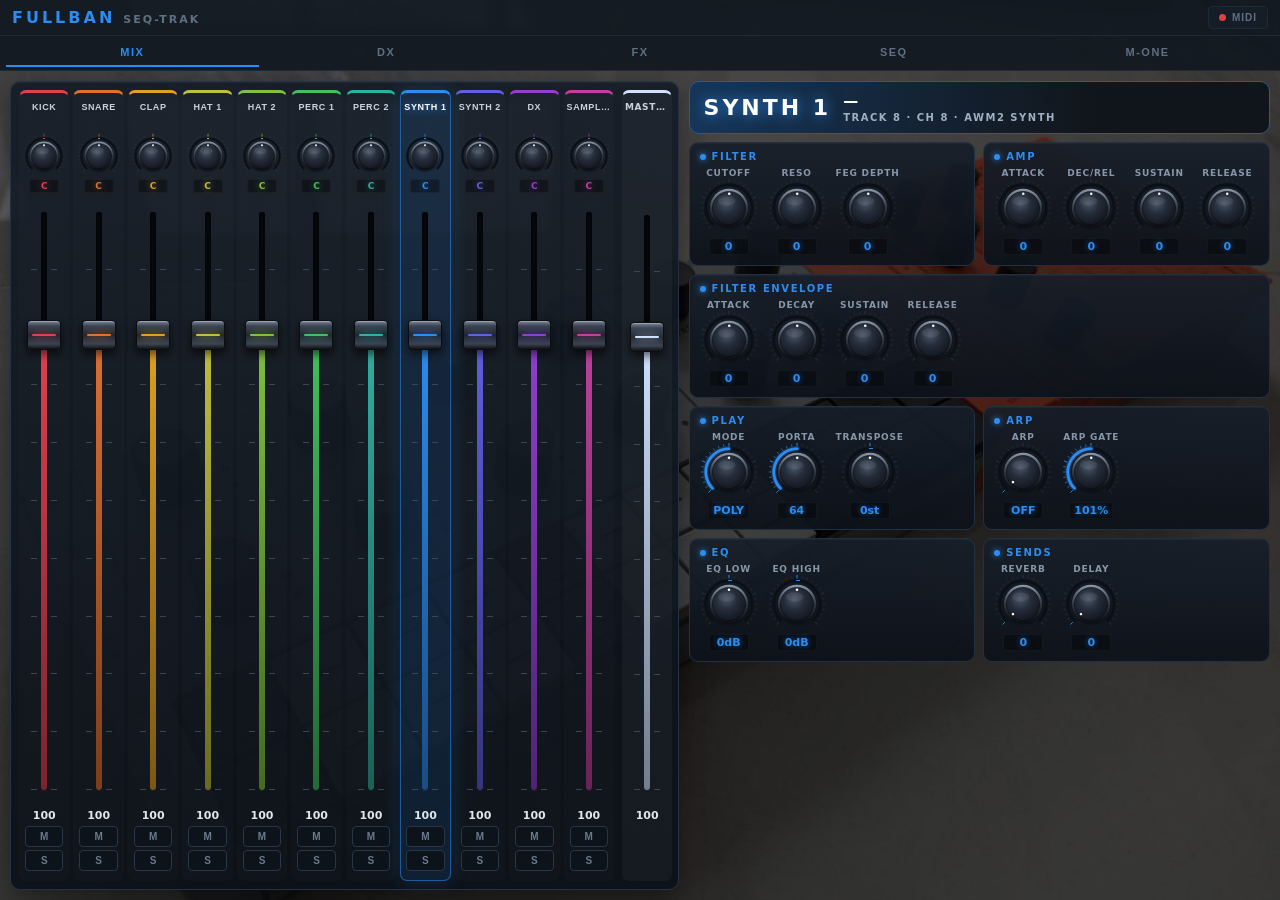
==== src/index.html @ ce58c915 "M-One: FX tab drives the SEQTRAK's reverb/delay/insert/EQ for the target track; preset grid on PLAY " ====
<!DOCTYPE html>
<html lang="en">
<head>
<meta charset="UTF-8">
<meta name="viewport" content="width=device-width, initial-scale=1.0, user-scalable=no">
<title>Fullban SEQ-TRAK</title>
<link rel="manifest" href="manifest.webmanifest">
<meta name="theme-color" content="#0a0e14">
<meta name="mobile-web-app-capable" content="yes">
<link rel="icon" href="icon-192.png">
<link rel="stylesheet" href="style.css">
</head>
<body>
  <div id="app">
    <header id="topbar">
      <div class="topbar-left">
        <span class="logo">FULLBAN</span>
        <span class="product">SEQ-TRAK</span>
      </div>
      <div class="topbar-right">
        <button id="midi-btn" class="midi-status disconnected" title="Connect MIDI">
          <span class="midi-dot"></span>
          <span class="midi-label">MIDI</span>
        </button>
      </div>
    </header>

    <nav id="page-tabs">
      <button class="tab active" data-page="mix">MIX</button>
      <button class="tab" data-page="dx">DX</button>
      <button class="tab" data-page="fx">FX</button>
      <button class="tab" data-page="seq">SEQ</button>
      <button class="tab" data-page="m1">M-ONE</button>
    </nav>

    <!-- MIDI overlay -->
    <div id="midi-overlay" class="overlay hidden">
      <div class="overlay-content">
        <h2>Connect to SEQTRAK</h2>
        <p id="midi-status-text">Searching for MIDI devices...</p>
        <div id="midi-devices"></div>
        <p id="midi-diag" style="font-size:10px;color:#9fb0c0;margin:6px 0;word-break:break-all"></p>
        <button id="midi-ble" class="btn btn-ble">&#x1F537; Connect Bluetooth</button>
        <p id="midi-ble-help" style="font-size:11px;color:#9fb0c0;margin:4px 0 8px">On the SEQTRAK: hold <b>ALL</b> and press <b>SWING</b> (meter lights white, 30 s), then tap Connect Bluetooth. Don't pair it in Android's Bluetooth settings.</p>
        <button id="midi-scan" class="btn">Scan USB</button>
        <button id="midi-tempo" class="btn btn-dim">Read tempo</button>
        <button id="midi-sync" class="btn btn-dim">Sync from unit</button>
        <button id="midi-test" class="btn btn-dim">Test note</button>
        <button id="midi-close" class="btn btn-dim">Close</button>
      </div>
    </div>

    <!-- MIX: mixer strips + selected track's sound -->
    <section id="page-mix" class="page active">
      <div class="mix-left panel-glass">
        <div class="mix-strips" id="mix-strips"></div>
      </div>
      <div class="mix-right">
        <div class="snd-head" id="snd-head"></div>
        <div class="snd-grid" id="snd-grid"></div>
      </div>
    </section>

    <!-- DX -->
    <section id="page-dx" class="page hidden">
      <div class="dx-left panel-glass">
        <div class="dx-left-head">
          <div class="dx-title">OPERATORS</div>
          <div id="dx-op-switch"></div>
        </div>
        <div class="dx-ops" id="dx-ops"></div>
      </div>
      <div class="dx-right" id="dx-right"></div>
    </section>

    <!-- FX -->
    <section id="page-fx" class="page hidden">
      <div class="fx-grid" id="fx-grid"></div>
    </section>

    <!-- SEQ -->
    <section id="page-seq" class="page hidden">
      <div class="seq-section">
        <div class="seq-transport">
          <button class="seq-btn" id="seq-play" title="Play">&#9654;</button>
          <button class="seq-btn" id="seq-stop" title="Stop">&#9632;</button>
          <button class="seq-btn" id="seq-rec" title="Record">&#9679;</button>
          <div class="seq-bpm">
            <label>BPM</label>
            <input type="number" id="seq-bpm-input" min="20" max="300" value="130">
          </div>
        </div>
        <div class="seq-patterns">
          <button class="pattern-btn active" data-pattern="0">1</button>
          <button class="pattern-btn" data-pattern="1">2</button>
          <button class="pattern-btn" data-pattern="2">3</button>
          <button class="pattern-btn" data-pattern="3">4</button>
          <button class="pattern-btn" data-pattern="4">5</button>
          <button class="pattern-btn" data-pattern="5">6</button>
        </div>
        <div class="track-chips" id="seq-track-chips"></div>
        <div class="seq-msg" id="seq-msg"></div>
        <div class="seq-grid-wrap">
          <div class="seq-step-numbers" id="seq-step-numbers"></div>
          <div class="seq-grid" id="seq-grid"></div>
        </div>
        <div class="seq-length">
          <button class="len-btn active" data-len="16">16</button>
          <button class="len-btn" data-len="32">32</button>
        </div>
      </div>
    </section>

    <!-- M-ONE -->
    <section id="page-m1" class="page hidden">
      <div class="m1-section">
        <!-- M-One header -->
        <div class="m1-header">
          <div class="m1-logo">
            <span class="m1-logo-fb">FULLBAN</span>
            <span class="m1-logo-name">M-<span class="m1-accent">ONE</span></span>
          </div>
          <div class="m1-learn">
            <button class="m1-learn-btn" id="m1-learn">LEARN</button>
            <span class="m1-learn-status" id="m1-learn-status"></span>
          </div>
          <div class="m1-target">
            <span class="m1-target-label">TO:</span>
            <button class="m1-target-btn active" data-track="7">SYN 1</button>
            <button class="m1-target-btn" data-track="8">SYN 2</button>
          </div>
        </div>

        <!-- Sub-tabs -->
        <div class="m1-subtabs">
          <button class="m1-subtab active" data-m1page="play">PLAY</button>
          <button class="m1-subtab" data-m1page="browse">BROWSE</button>
          <button class="m1-subtab" data-m1page="fx">FX</button>
        </div>

        <!-- PLAY -->
        <div class="m1-subpage active" id="m1-play">
          <div class="m1-preset-select">
            <button class="m1-preset-arrow" id="m1-prev">&#9664;</button>
            <div class="m1-preset-display">
              <div class="m1-preset-label" id="m1-preset-label">MULTISOUND 0</div>
              <div class="m1-preset-name" id="m1-preset-name">M1 Piano</div>
            </div>
            <button class="m1-preset-arrow" id="m1-next">&#9654;</button>
          </div>
          <div class="m1-edit-row">
          <div class="section-panel m1-qe">
            <div class="section-title" style="color:var(--fb-cyan)"><span class="dot" style="background:var(--fb-cyan)"></span>QUICK EDIT</div>
            <div id="m1-quickedit-knobs"></div>
          </div>
          <div class="section-panel">
            <div class="section-title" style="color:var(--fb-blue)"><span class="dot" style="background:var(--fb-blue)"></span>SOUND</div>
            <div id="m1-sound-knobs"></div>
          </div>
          </div>
          <div class="section-panel m1-presets">
            <div class="m1-presets-head">
              <div class="section-title" style="color:var(--fb-cyan);margin:0"><span class="dot" style="background:var(--fb-cyan)"></span>PRESETS</div>
              <div class="m1-ppages" id="m1-ppages"></div>
            </div>
            <div class="m1-pcats" id="m1-pcats"></div>
            <div class="m1-pgrid" id="m1-pgrid"></div>
          </div>
        </div>

        <!-- BROWSE -->
        <div class="m1-subpage" id="m1-browse">
          <div class="m1-categories" id="m1-categories">
            <button class="cat-btn active" data-cat="ALL">ALL <span class="cat-count">100</span></button>
          </div>
          <div class="m1-range-tabs" id="m1-range-tabs">
            <button class="m1-range active" data-range="0">00-19</button>
            <button class="m1-range" data-range="20">20-39</button>
            <button class="m1-range" data-range="40">40-59</button>
            <button class="m1-range" data-range="60">60-79</button>
            <button class="m1-range" data-range="80">80-99</button>
          </div>
          <div class="m1-sound-grid" id="m1-sound-grid"></div>
        </div>

        <!-- FX -->
        <div class="m1-subpage" id="m1-fx">
          <div class="m1-fx-row">
            <div class="section-panel m1-fx-panel">
              <div class="m1-fx-header">
                <span class="section-title" style="color:var(--fb-cyan)"><span class="dot" style="background:var(--fb-cyan)"></span>EFFECT 1</span>
                <button class="op-toggle on" id="m1-fx1-toggle"></button>
              </div>
              <div class="m1-fx-cats" id="m1-fx1-cats">
                <button class="m1-fxcat active">REVERB</button>
                <button class="m1-fxcat">DELAY</button>
                <button class="m1-fxcat">MOD</button>
                <button class="m1-fxcat">EQ</button>
              </div>
              <div id="m1-fx1-knobs"></div>
            </div>
            <div class="section-panel m1-fx-panel">
              <div class="m1-fx-header">
                <span class="section-title" style="color:var(--fb-orange)"><span class="dot" style="background:var(--fb-orange)"></span>EFFECT 2</span>
                <button class="op-toggle on" id="m1-fx2-toggle"></button>
              </div>
              <div class="m1-fx-cats" id="m1-fx2-cats">
                <button class="m1-fxcat active">REVERB</button>
                <button class="m1-fxcat">DELAY</button>
                <button class="m1-fxcat">MOD</button>
                <button class="m1-fxcat">EQ</button>
              </div>
              <div id="m1-fx2-knobs"></div>
            </div>
          </div>
        </div>

        <!-- Loaded bar -->
        <div class="m1-loaded" id="m1-loaded">
          <span class="m1-loaded-label">LOADED:</span>
          <span class="m1-loaded-name" id="m1-loaded-name">—</span>
        </div>
      </div>
    </section>
  </div>

  <script src="fx-types.js"></script>
  <script src="seqtrak-sysex.js"></script>
  <script src="m1-sounds.js"></script>
  <script src="knob.js"></script>
  <script src="ble-midi.js"></script>
  <script src="midi.js"></script>
  <script src="app.js"></script>
  <script>
    if ('serviceWorker' in navigator && location.protocol === 'https:') navigator.serviceWorker.register('sw.js').catch(() => {});
  </script>
</body>
</html>
---- src/style.css ----
/* ============================================
   FULLBAN SEQ-TRAK — Web Controller
   Dark + Blue theme (Fullban family)
   ============================================ */

:root {
  --fb-bg:        #0a0e14;
  --fb-surface:   rgba(17,24,32,0.92);
  --fb-panel:     rgba(22,30,40,0.85);
  --fb-panel-hi:  rgba(26,36,48,0.9);
  --fb-border:    #1e2a38;
  --fb-blue:      #2d8cf0;
  --fb-blue-dim:  #1a5a9e;
  --fb-blue-glow: rgba(45,140,240,0.2);
  --fb-blue-soft: rgba(45,140,240,0.08);
  --fb-cyan:      #40c8e0;
  --fb-text:      #d0d8e0;
  --fb-text-dim:  #607080;
  --fb-text-bright: #ffffff;
  --fb-orange:    #f08030;
  --fb-red:       #e04040;
  --fb-green:     #40c060;
  --fb-yellow:    #e0c040;
  --fb-purple:    #9060e0;

  --tk-kick:  #e04050; --tk-snare: #e07030; --tk-clap:  #e0a020;
  --tk-hat1:  #c0c040; --tk-hat2:  #80c040; --tk-perc1: #40c060;
  --tk-perc2: #30b0a0; --tk-syn1:  #2d8cf0; --tk-syn2:  #6060e0;
  --tk-dx:    #9040d0; --tk-samp:  #c040a0;
}

* { margin: 0; padding: 0; box-sizing: border-box; }

html, body {
  width: 100%; height: 100%;
  overflow: hidden;
  background: var(--fb-bg) url('seqtrak-bg.jpg') center center / cover no-repeat fixed;
  color: var(--fb-text);
  font-family: 'Segoe UI', system-ui, -apple-system, sans-serif;
  font-size: 14px;
  -webkit-user-select: none; user-select: none;
  -webkit-tap-highlight-color: transparent;
}

#app { display: flex; flex-direction: column; height: 100%; }

/* ---- Top bar ---- */
#topbar {
  display: flex; align-items: center; justify-content: space-between;
  padding: 6px 12px;
  background: var(--fb-surface);
  border-bottom: 1px solid var(--fb-border);
  flex-shrink: 0;
}
.topbar-left { display: flex; align-items: baseline; gap: 8px; }
.logo { font-size: 16px; font-weight: 800; letter-spacing: 3px; color: var(--fb-blue); }
.product { font-size: 11px; font-weight: 600; letter-spacing: 2px; color: var(--fb-text-dim); }

.midi-status {
  display: flex; align-items: center; gap: 6px;
  padding: 5px 10px; border: 1px solid var(--fb-border); border-radius: 4px;
  background: var(--fb-panel); color: var(--fb-text-dim);
  font-size: 10px; font-weight: 600; letter-spacing: 1px; cursor: pointer;
}
.midi-status:hover { border-color: var(--fb-blue-dim); }
.midi-dot { width: 7px; height: 7px; border-radius: 50%; background: var(--fb-red); }
.midi-status.connected .midi-dot { background: var(--fb-green); box-shadow: 0 0 6px var(--fb-green); }

/* ---- Page tabs ---- */
#page-tabs {
  display: flex; gap: 1px; padding: 3px 6px;
  background: var(--fb-surface); border-bottom: 1px solid var(--fb-border);
  flex-shrink: 0; overflow-x: auto;
}
.tab {
  flex: 1; padding: 7px 2px; background: transparent; border: none;
  border-bottom: 2px solid transparent; color: var(--fb-text-dim);
  font-size: 11px; font-weight: 700; letter-spacing: 1.5px;
  cursor: pointer; min-width: 46px; text-align: center;
}
.tab:hover { color: var(--fb-text); }
.tab.active { color: var(--fb-blue); border-bottom-color: var(--fb-blue); }

/* ---- Pages ---- */
.page { flex: 1; overflow-y: auto; overflow-x: hidden; padding: 10px; }
.page.hidden { display: none; }

/* ---- Shared: track chips ---- */
.track-chips { display: flex; gap: 3px; padding-bottom: 8px; overflow-x: auto; flex-shrink: 0; }
.track-chip {
  padding: 5px 10px; border-radius: 4px; border: 1px solid var(--fb-border);
  background: var(--fb-panel); color: var(--fb-text-dim);
  font-size: 9px; font-weight: 700; letter-spacing: 1px;
  cursor: pointer; white-space: nowrap;
}
.track-chip:hover { border-color: var(--fb-blue-dim); }
.track-chip.active { background: var(--fb-blue); border-color: var(--fb-blue); color: #fff; }

/* ---- Section panels ---- */
.section-panel {
  background: var(--fb-panel); border: 1px solid var(--fb-border);
  border-radius: 6px; padding: 10px; margin-bottom: 8px;
}
.section-title {
  font-size: 10px; font-weight: 700; letter-spacing: 1.5px;
  margin-bottom: 8px; display: flex; align-items: center; gap: 6px;
}
.section-title .dot { width: 6px; height: 6px; border-radius: 50%; }

/* ---- SVG Knob (Premium) ---- */
.knob-wrap {
  display: flex; flex-direction: column; align-items: center; gap: 2px;
  width: 64px; flex-shrink: 0;
}
.knob-label {
  font-size: 8px; font-weight: 600; letter-spacing: 0.5px;
  color: var(--fb-text-dim); text-align: center; white-space: nowrap;
}
.knob-val {
  font-size: 10px; font-weight: 700; color: var(--fb-cyan);
  font-variant-numeric: tabular-nums; text-align: center;
}
.knob-svg { width: 52px; height: 52px; cursor: pointer; touch-action: none; }

/* Knob row layout */
.knob-row {
  display: flex; gap: 4px; flex-wrap: wrap; justify-content: flex-start;
}

/* ---- Slider param row ---- */
.param-row {
  display: flex; align-items: center; gap: 8px; min-height: 32px;
}
.param-row label {
  font-size: 9px; font-weight: 600; letter-spacing: 0.5px;
  color: var(--fb-text-dim); width: 60px; flex-shrink: 0;
}
.param-row input[type="range"] {
  flex: 1; height: 24px; -webkit-appearance: none; appearance: none;
  background: transparent; outline: none; touch-action: none;
}
.param-row input[type="range"]::-webkit-slider-runnable-track {
  height: 4px; background: var(--fb-border); border-radius: 2px;
}
.param-row input[type="range"]::-webkit-slider-thumb {
  -webkit-appearance: none; width: 20px; height: 20px; border-radius: 50%;
  background: var(--fb-blue); cursor: pointer; margin-top: -8px;
  box-shadow: 0 0 6px var(--fb-blue-glow);
}
.param-row input[type="range"]::-moz-range-track {
  height: 4px; background: var(--fb-border); border-radius: 2px;
}
.param-row input[type="range"]::-moz-range-thumb {
  width: 20px; height: 20px; border-radius: 50%;
  background: var(--fb-blue); border: none; cursor: pointer;
}
.param-row .pval {
  font-size: 9px; font-weight: 600; color: var(--fb-text);
  width: 24px; text-align: right; font-variant-numeric: tabular-nums;
}
.param-row select {
  flex: 1; background: var(--fb-panel-hi); color: var(--fb-text);
  border: 1px solid var(--fb-border); border-radius: 3px;
  padding: 4px 6px; font-size: 10px;
}

/* ---- MIXER ---- */
#page-mixer { display: flex; gap: 6px; padding: 6px; }
.mixer-grid { display: flex; gap: 3px; flex: 1; overflow-x: auto; }
.track-strip {
  display: flex; flex-direction: column; align-items: center; gap: 4px;
  min-width: 52px; flex: 1; max-width: 72px;
  padding: 6px 3px; background: var(--fb-panel); border-radius: 6px;
  border: 1px solid var(--fb-border);
}
.track-strip .track-color-bar { width: 100%; height: 3px; border-radius: 2px; }
.track-strip .track-name {
  font-size: 8px; font-weight: 700; letter-spacing: 1px;
  color: var(--fb-text-dim); text-align: center; white-space: nowrap;
}
.track-strip .fader-wrap {
  flex: 1; display: flex; align-items: center; justify-content: center; min-height: 100px;
}
/* Hardware-style vertical fader: groove + capped knob */
.fader.vertical {
  writing-mode: vertical-lr; direction: rtl;
  width: 34px; height: 150px; margin: 0;
  -webkit-appearance: none; appearance: none;
  background: transparent; cursor: pointer; touch-action: none;
}
.fader.vertical::-webkit-slider-runnable-track {
  width: 6px; height: 100%; margin: 0 auto;
  background: linear-gradient(90deg, #05080c, #1a2430 50%, #05080c);
  border: 1px solid #000; border-radius: 3px;
  box-shadow: inset 0 0 4px rgba(0,0,0,0.8);
}
.fader.vertical::-webkit-slider-thumb {
  -webkit-appearance: none; width: 30px; height: 16px; margin-left: -13px;
  border-radius: 3px; border: 1px solid #000;
  background:
    linear-gradient(0deg, transparent 45%, #e0e8f0 45%, #e0e8f0 55%, transparent 55%),
    linear-gradient(180deg, #3a4656 0%, #1c2530 45%, #10161e 55%, #2a3442 100%);
  box-shadow: 0 2px 4px rgba(0,0,0,0.7), 0 0 8px var(--fb-blue-glow);
}
.fader.vertical::-moz-range-track {
  width: 6px; height: 100%;
  background: linear-gradient(90deg, #05080c, #1a2430 50%, #05080c);
  border: 1px solid #000; border-radius: 3px;
}
.fader.vertical::-moz-range-thumb {
  width: 30px; height: 16px; border-radius: 3px; border: 1px solid #000;
  background:
    linear-gradient(0deg, transparent 45%, #e0e8f0 45%, #e0e8f0 55%, transparent 55%),
    linear-gradient(180deg, #3a4656 0%, #1c2530 45%, #10161e 55%, #2a3442 100%);
}
.track-strip .track-vol-label {
  font-size: 9px; font-weight: 600; color: var(--fb-text);
  font-variant-numeric: tabular-nums;
}
.track-strip .mute-btn, .track-strip .solo-btn {
  width: 100%; padding: 3px 0; border: 1px solid var(--fb-border);
  border-radius: 3px; background: transparent;
  font-size: 8px; font-weight: 700; letter-spacing: 1px; cursor: pointer;
}
.track-strip .mute-btn { color: var(--fb-text-dim); }
.track-strip .mute-btn.active { background: var(--fb-red); border-color: var(--fb-red); color: #fff; }
.track-strip .solo-btn { color: var(--fb-text-dim); }
.track-strip .solo-btn.active { background: var(--fb-yellow); border-color: var(--fb-yellow); color: #000; }

.master-strip {
  display: flex; flex-direction: column; align-items: center; gap: 4px;
  min-width: 52px; padding: 6px 3px; background: var(--fb-panel);
  border-radius: 6px; border: 1px solid var(--fb-blue-dim);
}
.master-label { font-size: 8px; font-weight: 700; letter-spacing: 1.5px; color: var(--fb-blue); }
.master-fader-wrap { flex: 1; display: flex; align-items: center; min-height: 100px; }

/* ---- SOUND PAGE ---- */
.sound-sections { display: flex; flex-direction: column; gap: 6px; }

/* ---- DX PAGE ---- */
.dx-section { display: flex; flex-direction: column; gap: 8px; }
.algo-select { display: grid; grid-template-columns: repeat(6, 1fr); gap: 3px; }
.algo-btn {
  padding: 8px 0; background: var(--fb-panel); border: 1px solid var(--fb-border);
  border-radius: 4px; color: var(--fb-text-dim); font-size: 12px; font-weight: 700;
  cursor: pointer;
}
.algo-btn:hover { border-color: var(--fb-blue-dim); color: var(--fb-text); }
.algo-btn.active {
  background: var(--fb-blue); border-color: var(--fb-blue); color: #fff;
  box-shadow: 0 0 8px var(--fb-blue-glow);
}

.op-tabs { display: flex; gap: 3px; margin-bottom: 6px; }
.op-tab {
  flex: 1; padding: 8px 0; background: var(--fb-panel); border: 1px solid var(--fb-border);
  border-radius: 4px; color: var(--fb-text-dim); font-size: 12px; font-weight: 800;
  letter-spacing: 1px; cursor: pointer; text-align: center;
}
.op-tab:hover { border-color: var(--fb-blue-dim); }
.op-tab.active { background: var(--fb-blue); border-color: var(--fb-blue); color: #fff; }

.op-panel {
  background: var(--fb-panel); border: 1px solid var(--fb-border);
  border-radius: 6px; padding: 10px; display: none;
}
.op-panel.active { display: block; }
.op-header { display: flex; justify-content: space-between; align-items: center; margin-bottom: 6px; }
.op-label { font-size: 11px; font-weight: 800; letter-spacing: 1px; color: var(--fb-blue); }
.op-toggle {
  width: 32px; height: 18px; border-radius: 9px; border: none;
  cursor: pointer; position: relative; background: var(--fb-border);
}
.op-toggle.on { background: var(--fb-blue); }
.op-toggle::after {
  content: ''; position: absolute; width: 14px; height: 14px;
  border-radius: 50%; background: #fff; top: 2px; left: 2px; transition: transform 0.2s;
}
.op-toggle.on::after { transform: translateX(14px); }

.dx-common { background: var(--fb-panel); border: 1px solid var(--fb-border); border-radius: 6px; padding: 10px; }
.dx-common h3 { font-size: 10px; font-weight: 700; letter-spacing: 1.5px; color: var(--fb-text-dim); margin-bottom: 6px; }

/* ---- FX PAGE ---- */
.fx-section { display: flex; flex-direction: column; gap: 8px; }

/* ---- SEQ PAGE ---- */
.seq-section { display: flex; flex-direction: column; gap: 8px; }
.seq-transport { display: flex; align-items: center; gap: 6px; }
.seq-btn {
  width: 40px; height: 40px; border: 1px solid var(--fb-border); border-radius: 6px;
  background: var(--fb-panel); color: var(--fb-text); font-size: 16px;
  cursor: pointer; display: flex; align-items: center; justify-content: center;
}
.seq-btn:hover { border-color: var(--fb-blue-dim); }
.seq-btn:active, .seq-btn.active { background: var(--fb-blue); border-color: var(--fb-blue); color: #fff; }
#seq-rec { color: var(--fb-red); }
#seq-rec:active, #seq-rec.active { background: var(--fb-red); border-color: var(--fb-red); color: #fff; }
.seq-bpm { display: flex; align-items: center; gap: 5px; margin-left: auto; }
.seq-bpm label { font-size: 9px; font-weight: 700; letter-spacing: 1px; color: var(--fb-text-dim); }
.seq-bpm input {
  width: 54px; padding: 5px 6px; background: var(--fb-panel); border: 1px solid var(--fb-border);
  border-radius: 4px; color: var(--fb-text-bright); font-size: 13px; font-weight: 700;
  text-align: center; font-variant-numeric: tabular-nums;
}

.seq-patterns { display: flex; gap: 3px; }
.pattern-btn {
  flex: 1; padding: 8px 0; background: var(--fb-panel); border: 1px solid var(--fb-border);
  border-radius: 4px; color: var(--fb-text-dim); font-size: 13px; font-weight: 700;
  cursor: pointer; text-align: center;
}
.pattern-btn:hover { border-color: var(--fb-blue-dim); }
.pattern-btn.active { background: var(--fb-blue); border-color: var(--fb-blue); color: #fff; }

.seq-grid-wrap { display: flex; flex-direction: column; gap: 3px; }
.seq-step-numbers { display: grid; gap: 2px; }
.seq-step-num { text-align: center; font-size: 7px; font-weight: 600; color: var(--fb-text-dim); }
.seq-grid { display: grid; gap: 2px; }
.seq-step {
  aspect-ratio: 1; min-height: 28px; border: 1px solid var(--fb-border);
  border-radius: 4px; background: var(--fb-panel); cursor: pointer;
}
.seq-step:hover { border-color: var(--fb-blue-dim); }
.seq-step.beat-start { border-left: 2px solid var(--fb-text-dim); }
.seq-step.on {
  background: var(--tk-color, var(--fb-blue)); border-color: var(--tk-color, var(--fb-blue));
  box-shadow: 0 0 6px color-mix(in srgb, var(--tk-color, var(--fb-blue)) 40%, transparent);
}
.seq-step.playing { box-shadow: 0 0 10px var(--fb-text-bright); border-color: var(--fb-text-bright); }

.seq-length { display: flex; gap: 3px; justify-content: flex-end; }
.len-btn {
  padding: 5px 14px; background: var(--fb-panel); border: 1px solid var(--fb-border);
  border-radius: 4px; color: var(--fb-text-dim); font-size: 10px; font-weight: 700; cursor: pointer;
}
.len-btn.active { background: var(--fb-blue); border-color: var(--fb-blue); color: #fff; }

/* ---- M-ONE PAGE (matches M-One VST plugin) ---- */
.m1-section { display: flex; flex-direction: column; gap: 6px; height: 100%; }

/* M-One header with logo */
.m1-header {
  display: flex; align-items: center; justify-content: space-between; flex-shrink: 0;
}
.m1-logo { display: flex; align-items: baseline; gap: 6px; }
.m1-logo-fb { font-size: 10px; font-weight: 800; letter-spacing: 2px; color: var(--fb-blue); }
.m1-logo-name { font-size: 18px; font-weight: 800; letter-spacing: 1px; color: var(--fb-text); }
.m1-accent { color: var(--fb-cyan); }

.m1-target { display: flex; align-items: center; gap: 6px; }
.m1-target-label { font-size: 9px; font-weight: 700; letter-spacing: 1px; color: var(--fb-text-dim); }
.m1-target-btn {
  padding: 4px 12px; border: 1px solid var(--fb-border); border-radius: 4px;
  background: var(--fb-panel); color: var(--fb-text-dim);
  font-size: 10px; font-weight: 700; letter-spacing: 1px; cursor: pointer;
}
.m1-target-btn:hover { border-color: var(--fb-blue-dim); }
.m1-target-btn.active { background: var(--fb-blue); border-color: var(--fb-blue); color: #fff; }

/* Sub-tabs (PLAY / BROWSE / FX) */
.m1-subtabs { display: flex; gap: 2px; flex-shrink: 0; }
.m1-subtab {
  flex: 1; padding: 6px 0; background: var(--fb-panel); border: 1px solid var(--fb-border);
  border-radius: 4px; color: var(--fb-text-dim); font-size: 10px; font-weight: 700;
  letter-spacing: 1.5px; cursor: pointer; text-align: center;
}
.m1-subtab:hover { border-color: var(--fb-blue-dim); }
.m1-subtab.active { background: var(--fb-blue); border-color: var(--fb-blue); color: #fff; }

.m1-subpage { display: none; flex: 1; overflow-y: auto; flex-direction: column; gap: 6px; }
.m1-subpage.active { display: flex; }

/* Preset selector (matches M-One blue bar with arrows) */
.m1-preset-select {
  display: flex; align-items: center; gap: 0;
  background: linear-gradient(135deg, #1a3a8a, #2d5cd0);
  border: 1px solid var(--fb-blue-dim); border-radius: 6px;
  overflow: hidden; flex-shrink: 0;
}
.m1-preset-arrow {
  width: 40px; height: 56px; background: transparent; border: none;
  color: var(--fb-text-bright); font-size: 16px; cursor: pointer;
  display: flex; align-items: center; justify-content: center;
}
.m1-preset-arrow:hover { background: rgba(255,255,255,0.1); }
.m1-preset-display { flex: 1; text-align: center; padding: 6px 0; }
.m1-preset-label { font-size: 9px; font-weight: 600; letter-spacing: 1px; color: rgba(255,255,255,0.6); }
.m1-preset-name { font-size: 18px; font-weight: 700; color: var(--fb-text-bright); letter-spacing: 0.5px; }

/* Browse: categories + range tabs */
.m1-categories { display: flex; gap: 3px; flex-wrap: wrap; flex-shrink: 0; }
.cat-btn {
  padding: 4px 8px; border: 1px solid var(--fb-border); border-radius: 4px;
  background: var(--fb-panel); color: var(--fb-text-dim);
  font-size: 9px; font-weight: 700; letter-spacing: 0.5px; cursor: pointer; white-space: nowrap;
}
.cat-btn:hover { border-color: var(--fb-blue-dim); color: var(--fb-text); }
.cat-btn.active { background: var(--fb-blue); border-color: var(--fb-blue); color: #fff; }
.cat-count { font-size: 8px; opacity: 0.7; margin-left: 2px; }

.m1-range-tabs { display: flex; gap: 3px; flex-shrink: 0; }
.m1-range {
  flex: 1; padding: 5px 0; background: var(--fb-panel); border: 1px solid var(--fb-border);
  border-radius: 4px; color: var(--fb-text-dim); font-size: 9px; font-weight: 700;
  cursor: pointer; text-align: center;
}
.m1-range:hover { border-color: var(--fb-blue-dim); }
.m1-range.active { background: var(--fb-cyan); border-color: var(--fb-cyan); color: #000; }

/* Sound grid (matches M-One browse: 4-column grid) */
.m1-sound-grid {
  flex: 1; overflow-y: auto;
  display: grid; grid-template-columns: repeat(4, 1fr);
  gap: 3px; align-content: start;
}
.m1-grid-cell {
  padding: 10px 8px; background: var(--fb-panel); border: 1px solid var(--fb-border);
  border-radius: 4px; color: var(--fb-text); font-size: 10px; font-weight: 600;
  cursor: pointer; text-align: left; white-space: nowrap; overflow: hidden; text-overflow: ellipsis;
}
.m1-grid-cell:hover { border-color: var(--fb-blue-dim); background: var(--fb-panel-hi); }
.m1-grid-cell.loaded { border-color: var(--fb-cyan); background: rgba(64,200,224,0.08); }
.m1-cell-num { color: var(--fb-text-dim); font-size: 9px; margin-right: 4px; }

/* FX sub-page (two side-by-side effect panels like M-One) */
.m1-fx-row { display: flex; gap: 6px; }
.m1-fx-panel { flex: 1; }
.m1-fx-header { display: flex; justify-content: space-between; align-items: center; margin-bottom: 6px; }
.m1-fx-cats { display: flex; gap: 2px; margin-bottom: 8px; }
.m1-fxcat {
  padding: 4px 8px; background: transparent; border: 1px solid var(--fb-border);
  border-radius: 3px; color: var(--fb-text-dim); font-size: 8px; font-weight: 700;
  letter-spacing: 0.5px; cursor: pointer;
}
.m1-fxcat:hover { border-color: var(--fb-blue-dim); }
.m1-fxcat.active { background: var(--fb-cyan); border-color: var(--fb-cyan); color: #000; }

.m1-loaded {
  display: flex; align-items: center; gap: 8px;
  padding: 7px 10px; background: var(--fb-surface); border: 1px solid var(--fb-border);
  border-radius: 4px; flex-shrink: 0; transition: border-color 0.3s;
}
.m1-loaded.flash { border-color: var(--fb-blue); box-shadow: 0 0 10px var(--fb-blue-glow); }
.m1-loaded-label { font-size: 9px; font-weight: 700; letter-spacing: 1px; color: var(--fb-text-dim); }
.m1-loaded-name { font-size: 11px; font-weight: 600; color: var(--fb-blue); }

/* ---- Overlay ---- */
.overlay { position: fixed; inset: 0; background: rgba(0,0,0,0.85); display: flex; align-items: center; justify-content: center; z-index: 100; }
.overlay.hidden { display: none; }
.overlay-content {
  background: var(--fb-surface); border: 1px solid var(--fb-border);
  border-radius: 8px; padding: 20px; min-width: 260px; text-align: center;
}
.overlay-content h2 { font-size: 14px; font-weight: 700; color: var(--fb-blue); margin-bottom: 10px; letter-spacing: 1px; }
.overlay-content p { font-size: 12px; color: var(--fb-text-dim); margin-bottom: 14px; }

.btn {
  padding: 7px 18px; border: 1px solid var(--fb-blue); border-radius: 4px;
  background: var(--fb-blue); color: #fff; font-size: 11px; font-weight: 700;
  letter-spacing: 1px; cursor: pointer; margin: 3px;
}
.btn:hover { background: var(--fb-blue-dim); }
.btn-dim { background: transparent; color: var(--fb-text-dim); border-color: var(--fb-border); }
.btn-dim:hover { border-color: var(--fb-text-dim); color: var(--fb-text); background: transparent; }

#midi-devices { display: flex; flex-direction: column; gap: 5px; margin-bottom: 10px; }
.midi-device-btn {
  padding: 8px; background: var(--fb-panel); border: 1px solid var(--fb-border);
  border-radius: 4px; color: var(--fb-text); font-size: 11px; cursor: pointer;
}
.midi-device-btn:hover { border-color: var(--fb-blue); background: var(--fb-blue-soft); }

/* ---- Responsive ---- */
@media (max-width: 600px) {
  .algo-select { grid-template-columns: repeat(4, 1fr); }
  .track-strip { min-width: 42px; }
  .knob-wrap { width: 54px; }
  .knob-svg { width: 38px; height: 38px; }
  .m1-categories { gap: 2px; }
  .cat-btn { padding: 3px 6px; font-size: 8px; }
}

/* Scrollbar */
::-webkit-scrollbar { width: 5px; height: 5px; }
::-webkit-scrollbar-track { background: var(--fb-bg); }
::-webkit-scrollbar-thumb { background: var(--fb-border); border-radius: 3px; }
::-webkit-scrollbar-thumb:hover { background: var(--fb-text-dim); }

/* =====================================================================
   v4 — MIX page, DX split, hardware knobs & faders (25 Nov 2026)
   ===================================================================== */
.panel-glass {
  background: linear-gradient(180deg, rgba(20,28,38,.92), rgba(12,17,24,.94));
  border: 1px solid #243244; border-radius: 10px;
  box-shadow: inset 0 1px 0 rgba(255,255,255,.04), 0 8px 24px rgba(0,0,0,.35);
}

/* ---- Knob v3 ---- */
.knob-wrap { width: auto; min-width: 58px; gap: 1px; }
.knob-wrap .knob-svg { width: 58px; height: 58px; cursor: ns-resize; touch-action: none; overflow: visible; }
.knob-sm .knob-svg { width: 44px; height: 44px; }
.knob-sm { min-width: 46px; }
.knob-lg .knob-svg { width: 92px; height: 92px; }
.knob-lg .knob-label { font-size: 10px; }
.knob-lg .knob-val { font-size: 15px; }
.knob-label { font-size: 9px; font-weight: 700; letter-spacing: .8px; color: #8796a8; }
.knob-val {
  font-size: 11px; font-weight: 700; color: var(--kc, var(--fb-cyan));
  min-width: 40px; padding: 1px 4px; border-radius: 3px;
  background: rgba(0,0,0,.35); border: 1px solid rgba(255,255,255,.04);
  text-shadow: 0 0 6px color-mix(in srgb, var(--kc) 60%, transparent);
}
.knob-track { fill: none; stroke: #0b1017; stroke-width: 5; stroke-linecap: round; }
.knob-arc { fill: none; stroke-width: 4.5; stroke-linecap: round; }
.knob-tick { stroke: #2a3544; stroke-linecap: round; }
.knob-tick.lit { stroke: var(--kc); }
.knob-knurl line { stroke: rgba(255,255,255,.08); stroke-width: 1.2; }
.knob-pointer { stroke-width: 3.2; stroke-linecap: round; }
.knob-wrap.active .knob-val { background: var(--kc); color: #001; text-shadow: none; }
.knob-wrap.synced .knob-val { animation: fbsync .6s ease-out; }
@keyframes fbsync { 0% { box-shadow: 0 0 0 2px var(--kc); } 100% { box-shadow: 0 0 0 0 transparent; } }

/* toggles & segments */
.fb-toggle {
  display: inline-flex; align-items: center; gap: 6px; padding: 5px 10px;
  background: #0e141c; border: 1px solid #2a3646; border-radius: 14px;
  color: #7d8a9a; font-size: 9px; font-weight: 800; letter-spacing: 1px; cursor: pointer;
}
.fb-toggle-led { width: 7px; height: 7px; border-radius: 50%; background: #2b3542; }
.fb-toggle.on { color: #e6eef6; border-color: var(--kc, var(--fb-blue)); }
.fb-toggle.on .fb-toggle-led { background: var(--kc, var(--fb-blue)); box-shadow: 0 0 8px var(--kc, var(--fb-blue)); }
.fb-seg { display: inline-flex; background: #0b1017; border: 1px solid #263345; border-radius: 6px; padding: 2px; gap: 2px; }
.fb-seg button {
  background: transparent; border: none; color: #6f7d8f; padding: 5px 10px; border-radius: 4px;
  font-size: 10px; font-weight: 800; letter-spacing: 1px; cursor: pointer; white-space: nowrap;
}
.fb-seg button.on { background: linear-gradient(180deg, var(--kc, var(--fb-blue)), color-mix(in srgb, var(--kc, var(--fb-blue)) 70%, #000)); color: #fff; box-shadow: 0 0 10px color-mix(in srgb, var(--kc, var(--fb-blue)) 45%, transparent); }

/* ---- MIX page ---- */
#page-mix { display: grid; grid-template-columns: minmax(560px, 1.15fr) 1fr; gap: 10px; padding: 10px; overflow: hidden; }
#page-mix.hidden { display: none; }
.mix-left { padding: 8px; display: flex; min-height: 0; }
.mix-strips { display: flex; gap: 4px; flex: 1; min-height: 0; }
.strip {
  flex: 1; min-width: 44px; display: flex; flex-direction: column; align-items: center; gap: 4px;
  padding: 6px 2px 6px; border-radius: 7px; background: rgba(255,255,255,.015);
  border: 1px solid transparent; border-top: 3px solid var(--kc); position: relative;
}
.strip.sel { background: color-mix(in srgb, var(--kc) 12%, transparent); border-color: color-mix(in srgb, var(--kc) 55%, transparent); border-top-color: var(--kc); box-shadow: 0 0 18px color-mix(in srgb, var(--kc) 22%, transparent); }
.strip-name {
  width: 100%; background: none; border: none; color: #c9d3de; cursor: pointer;
  font-size: 9px; font-weight: 800; letter-spacing: .6px; padding: 3px 0; white-space: nowrap; overflow: hidden; text-overflow: ellipsis; text-align: center;
}
.strip.sel .strip-name { color: #fff; text-shadow: 0 0 8px var(--kc); }
.strip .knob-wrap { min-width: 0; }
.strip .knob-label { display: none; }
.strip .knob-val { font-size: 9px; min-width: 30px; }
.strip-spacer { height: 62px; }
.strip-val { font-size: 11px; font-weight: 700; color: #dfe7ef; font-variant-numeric: tabular-nums; }
.strip-btns { display: flex; flex-direction: column; gap: 3px; width: 100%; padding: 0 3px; min-height: 48px; }
.strip-m, .strip-s {
  width: 100%; padding: 4px 0; border-radius: 4px; border: 1px solid #2a3646; background: #0d131b;
  color: #6c7a8c; font-size: 10px; font-weight: 800; cursor: pointer;
}
.strip-m.on { background: #e04040; border-color: #ff6a6a; color: #fff; box-shadow: 0 0 10px #e0404088; }
.strip-s.on { background: #e0c040; border-color: #ffe27a; color: #111; box-shadow: 0 0 10px #e0c04088; }
.strip-master { border-top-color: #cfe3ff; background: rgba(255,255,255,.035); margin-left: 4px; }

/* fader */
.fb-fader { position: relative; flex: 1; width: 100%; min-height: 120px; cursor: ns-resize; touch-action: none; }
.fb-fader-groove {
  position: absolute; left: 50%; top: 15px; bottom: 15px; width: 6px; transform: translateX(-50%);
  background: #05080c; border-radius: 3px; box-shadow: inset 0 1px 3px #000, 0 1px 0 rgba(255,255,255,.05); overflow: hidden;
}
.fb-fader-fill { position: absolute; left: 0; right: 0; bottom: 0; background: linear-gradient(0deg, color-mix(in srgb, var(--kc) 55%, #000), var(--kc)); box-shadow: 0 0 10px var(--kc); }
.fb-fader-scale {
  position: absolute; left: 50%; top: 15px; bottom: 15px; width: 26px; transform: translateX(-50%);
  background: repeating-linear-gradient(0deg, #3a4656 0 1px, transparent 1px 10%);
  -webkit-mask: linear-gradient(90deg, #000 0 6px, transparent 6px 20px, #000 20px); mask: linear-gradient(90deg, #000 0 6px, transparent 6px 20px, #000 20px);
}
.fb-fader-cap {
  position: absolute; left: 50%; width: 34px; height: 30px; transform: translateX(-50%);
  border-radius: 4px; background: linear-gradient(180deg, #7d8899 0%, #3a4352 18%, #1d232c 50%, #3a4352 82%, #111 100%);
  border: 1px solid #0a0d12; box-shadow: 0 4px 10px rgba(0,0,0,.6), inset 0 1px 0 rgba(255,255,255,.25);
}
.fb-fader-cap span { position: absolute; left: 4px; right: 4px; top: 50%; height: 2px; margin-top: -1px; background: var(--kc); box-shadow: 0 0 8px var(--kc); border-radius: 1px; }
.fb-fader.active .fb-fader-cap { box-shadow: 0 0 0 2px var(--kc), 0 4px 12px rgba(0,0,0,.6); }
.fb-fader.synced .fb-fader-cap span { animation: fbsync .6s ease-out; }

/* sound side */
.mix-right { display: flex; flex-direction: column; gap: 8px; min-height: 0; overflow-y: auto; }
.snd-head {
  display: flex; align-items: center; gap: 12px; padding: 10px 14px; border-radius: 10px;
  background: linear-gradient(90deg, color-mix(in srgb, var(--kc) 30%, #0c1118), rgba(12,17,24,.9) 70%);
  border: 1px solid color-mix(in srgb, var(--kc) 45%, #243244);
}
.snd-head-name { font-size: 22px; font-weight: 900; letter-spacing: 3px; color: #fff; text-shadow: 0 0 14px var(--kc); }
.snd-head-sub { font-size: 10px; font-weight: 700; letter-spacing: 1.5px; color: #9fb0c2; }
.snd-head-go { margin-left: auto; background: var(--kc); border: none; color: #fff; padding: 7px 12px; border-radius: 6px; font-size: 10px; font-weight: 800; letter-spacing: 1px; cursor: pointer; }
.snd-grid { display: grid; grid-template-columns: repeat(auto-fill, minmax(230px, 1fr)); gap: 8px; align-content: start; }
.snd-sec {
  background: linear-gradient(180deg, rgba(22,30,41,.92), rgba(13,18,26,.94)); border: 1px solid #223042; border-radius: 9px; padding: 8px 10px 10px;
  box-shadow: inset 0 1px 0 rgba(255,255,255,.03);
}
.snd-sec.wide { grid-column: 1 / -1; }
.snd-sec-title { display: flex; align-items: center; gap: 6px; font-size: 10px; font-weight: 800; letter-spacing: 1.6px; color: var(--kc); margin-bottom: 6px; }
.snd-sec-title .dot { width: 6px; height: 6px; border-radius: 50%; background: var(--kc); box-shadow: 0 0 6px var(--kc); }
.snd-sec .knob-row { gap: 6px 10px; }

/* ---- DX page ---- */
#page-dx { display: grid; grid-template-columns: minmax(560px, 1.25fr) minmax(330px, 1fr); gap: 10px; padding: 10px; overflow: hidden; }
#page-dx.hidden { display: none; }
.dx-left { padding: 10px; display: flex; flex-direction: column; gap: 8px; min-height: 0; }
.dx-left-head { display: flex; align-items: center; justify-content: space-between; }
.dx-title { font-size: 12px; font-weight: 900; letter-spacing: 3px; color: #b9a6f2; }
.dx-left-head .fb-seg { --kc: #9060e0; }
.dx-ops { display: grid; grid-template-columns: 1fr 1fr; gap: 10px; flex: 1; min-height: 0; overflow-y: auto; }
.dx-op.hidden { display: none; }
.dx-op {
  display: flex; flex-direction: column; gap: 7px; padding: 8px; border-radius: 9px;
  background: linear-gradient(180deg, color-mix(in srgb, var(--kc) 9%, #0e141c), #0b1017);
  border: 1px solid color-mix(in srgb, var(--kc) 35%, #1e2a38);
}
.dx-op-head { display: flex; align-items: center; gap: 8px; }
.dx-op-num { font-size: 18px; font-weight: 900; letter-spacing: 2px; color: var(--kc); text-shadow: 0 0 10px var(--kc); margin-right: auto; }
.dx-op-head .knob-wrap { flex-direction: row; min-width: 0; }
.dx-op-head .fb-seg button { padding: 4px 7px; font-size: 9px; }
.dx-op-main { display: flex; align-items: center; gap: 8px; }
.dx-op-main .knob-row { flex: 1; justify-content: space-around; }
.dx-op .snd-sec { padding: 6px 8px 8px; }
.dx-op-foot { display: flex; gap: 6px; }
.dx-op-foot .knob-wrap { flex-direction: row; min-width: 0; }
.eg-block { display: flex; flex-direction: column; gap: 4px; }
.eg-graph { width: 100%; height: 54px; background: #070b10; border-radius: 6px; border: 1px solid #1b2634; }
.eg-row { justify-content: space-between; gap: 2px; }
.eg-row .knob-sm { min-width: 0; flex: 1; }
.eg-row .knob-sm .knob-svg { width: 38px; height: 38px; }

.dx-right { display: flex; flex-direction: column; gap: 8px; min-height: 0; overflow-y: auto; }
.dx-sec .knob-row { justify-content: space-around; }
.algo-wrap { flex-direction: row !important; align-items: center; gap: 12px; width: 100%; }
.algo-big {
  width: 74px; height: 74px; flex-shrink: 0; border-radius: 12px; display: grid; place-items: center;
  font-size: 40px; font-weight: 900; color: #fff; background: radial-gradient(circle at 40% 30%, #6c4fc4, #2a1858);
  box-shadow: 0 0 22px #9060e066, inset 0 1px 0 rgba(255,255,255,.2);
}
.algo-grid { display: grid; grid-template-columns: repeat(6, 1fr); gap: 4px; flex: 1; }
.algo-grid .algo-btn {
  padding: 8px 0; border-radius: 5px; border: 1px solid #2a3646; background: #0d131b; color: #8191a4;
  font-size: 12px; font-weight: 800; cursor: pointer;
}
.algo-grid .algo-btn.active { background: #9060e0; border-color: #b593ff; color: #fff; box-shadow: 0 0 10px #9060e088; }
.dx-lfo { display: flex; flex-direction: column; gap: 8px; }
.wave-seg { --kc: #40c8e0; flex-direction: row !important; flex-wrap: wrap; }
.wave-seg button { padding: 4px 7px; font-size: 9px; }

/* small screens (tablet portrait / narrow) */
@media (max-width: 1100px) {
  #page-mix, #page-dx { grid-template-columns: 1fr; overflow-y: auto; }
  .mix-left { min-height: 420px; }
  .dx-ops { overflow: visible; }
}
.btn-ble { background: linear-gradient(180deg, #2d8cf0, #1a5a9e); border-color: #4aa3ff; color: #fff; font-weight: 800; }
.btn-ble:disabled { opacity: .45; }

/* ---- v4c: sound names, FX grid, SEQ steps, M1 learn ---- */
.strip-snd { width: 100%; font-size: 8px; font-weight: 600; color: #8fa2b6; text-align: center; white-space: nowrap; overflow: hidden; text-overflow: ellipsis; min-height: 11px; padding: 0 2px; }
.strip.sel .strip-snd { color: #e8f2ff; }
.snd-head-info { display: flex; flex-direction: column; gap: 2px; min-width: 0; }
.snd-head-sound { font-size: 15px; font-weight: 800; color: #fff; white-space: nowrap; overflow: hidden; text-overflow: ellipsis; }

#page-fx { padding: 10px; }
.fx-grid { display: grid; grid-template-columns: repeat(auto-fill, minmax(330px, 1fr)); gap: 10px; align-content: start; }
.fx-sec.wide { grid-column: 1 / -1; }
.fx-body { display: flex; flex-direction: column; gap: 8px; }
.fx-top { display: flex; align-items: center; gap: 8px; }
.fx-type { flex: 1; padding: 7px 10px; border-radius: 6px; background: #070b10; border: 1px solid #1c2836; color: var(--kc); font-weight: 800; font-size: 13px; letter-spacing: 1px; text-shadow: 0 0 8px color-mix(in srgb, var(--kc) 50%, transparent); }
.fx-top .knob-wrap { flex-direction: row; min-width: 0; }
.fx-note { font-size: 10px; color: #6f8193; }
.fx-track .track-chips { padding-bottom: 6px; }

.seq-msg { font-size: 11px; color: #8fa2b6; padding: 2px 2px 8px; }
.seq-step.unknown { opacity: .55; }
.seq-grid.locked .seq-step { opacity: .25; pointer-events: none; }
.seq-btn.on { background: #40c060; color: #fff; border-color: #6ce08a; }
#seq-rec.on { background: #e04040; border-color: #ff6a6a; color: #fff; box-shadow: 0 0 12px #e0404088; }

.m1-learn { display: flex; align-items: center; gap: 8px; margin-left: auto; margin-right: 12px; }
.m1-learn-btn { background: linear-gradient(180deg, #40c8e0, #1f7d8f); border: 1px solid #7fe6f7; color: #001; font-weight: 900; letter-spacing: 1.5px; font-size: 10px; padding: 6px 12px; border-radius: 5px; cursor: pointer; }
.m1-learn-status { font-size: 10px; color: #9fb0c2; max-width: 360px; white-space: nowrap; overflow: hidden; text-overflow: ellipsis; }

/* ---- M-One: preset grid + FX mapped to the SEQTRAK's effects ---- */
.m1-presets { flex: 1; display: flex; flex-direction: column; gap: 8px; min-height: 220px; margin-bottom: 0; }
.m1-presets-head { display: flex; align-items: center; justify-content: space-between; }
.m1-ppages { display: flex; gap: 3px; }
.m1-ppage { background: #0d131b; border: 1px solid #263345; color: #7d8a9a; font-size: 9px; font-weight: 800; padding: 4px 8px; border-radius: 4px; cursor: pointer; }
.m1-ppage.on { background: var(--fb-cyan); border-color: var(--fb-cyan); color: #001; }
.m1-pcats { display: flex; flex-wrap: wrap; gap: 4px; }
.m1-pcat {
  background: #0d131b; border: 1px solid color-mix(in srgb, var(--cc) 45%, #1e2a38); color: #a8b6c6;
  font-size: 9px; font-weight: 800; letter-spacing: .8px; padding: 5px 9px; border-radius: 12px; cursor: pointer; display: flex; gap: 6px; align-items: center;
}
.m1-pcat span { color: var(--cc); font-weight: 700; }
.m1-pcat.on { background: var(--cc); border-color: var(--cc); color: #001; box-shadow: 0 0 10px color-mix(in srgb, var(--cc) 50%, transparent); }
.m1-pcat.on span { color: #001; }
.m1-pgrid { flex: 1; display: grid; grid-template-columns: repeat(6, 1fr); grid-auto-rows: minmax(52px, 1fr); gap: 5px; }
.m1-ptile {
  position: relative; text-align: left; padding: 7px 9px 6px 12px; border-radius: 7px; cursor: pointer; overflow: hidden;
  background: linear-gradient(180deg, rgba(24,33,45,.95), rgba(12,17,24,.95)); border: 1px solid #223042; color: #dfe7ef;
  display: flex; flex-direction: column; justify-content: space-between; gap: 2px;
}
.m1-ptile::before { content: ''; position: absolute; left: 0; top: 0; bottom: 0; width: 4px; background: var(--cc); box-shadow: 0 0 8px var(--cc); }
.m1-ptile:hover { border-color: color-mix(in srgb, var(--cc) 60%, #223042); }
.m1-ptile-num { font-size: 9px; font-weight: 800; color: var(--cc); letter-spacing: 1px; }
.m1-ptile-name { font-size: 12px; font-weight: 800; white-space: nowrap; overflow: hidden; text-overflow: ellipsis; }
.m1-ptile-cat { font-size: 8px; font-weight: 700; color: #6f7f92; letter-spacing: 1px; text-transform: uppercase; }
.m1-ptile.sel { border-color: var(--cc); box-shadow: inset 0 0 0 1px var(--cc), 0 0 14px color-mix(in srgb, var(--cc) 35%, transparent); background: linear-gradient(180deg, color-mix(in srgb, var(--cc) 22%, #121a24), #0c1118); }
.m1-ptile.loaded .m1-ptile-name::after { content: ' ●'; color: var(--fb-green); }
.m1-fx-type { padding: 7px 10px; margin-bottom: 8px; border-radius: 6px; background: #070b10; border: 1px solid #1c2836; color: #dfe7ef; font-weight: 800; font-size: 12px; letter-spacing: 1px; }
@media (max-width: 1100px) { .m1-pgrid { grid-template-columns: repeat(4, 1fr); } }
.m1-edit-row { display: flex; gap: 6px; }
.m1-edit-row > .section-panel { margin-bottom: 0; }
.m1-edit-row .m1-qe { flex: 1; }
.m1-edit-row .knob-row { flex-wrap: nowrap; }
.m1-preset-select { min-height: 0; }
.m1-pgrid { grid-auto-rows: minmax(46px, 1fr); }
@media (max-width: 1100px) { .m1-edit-row { flex-direction: column; } }
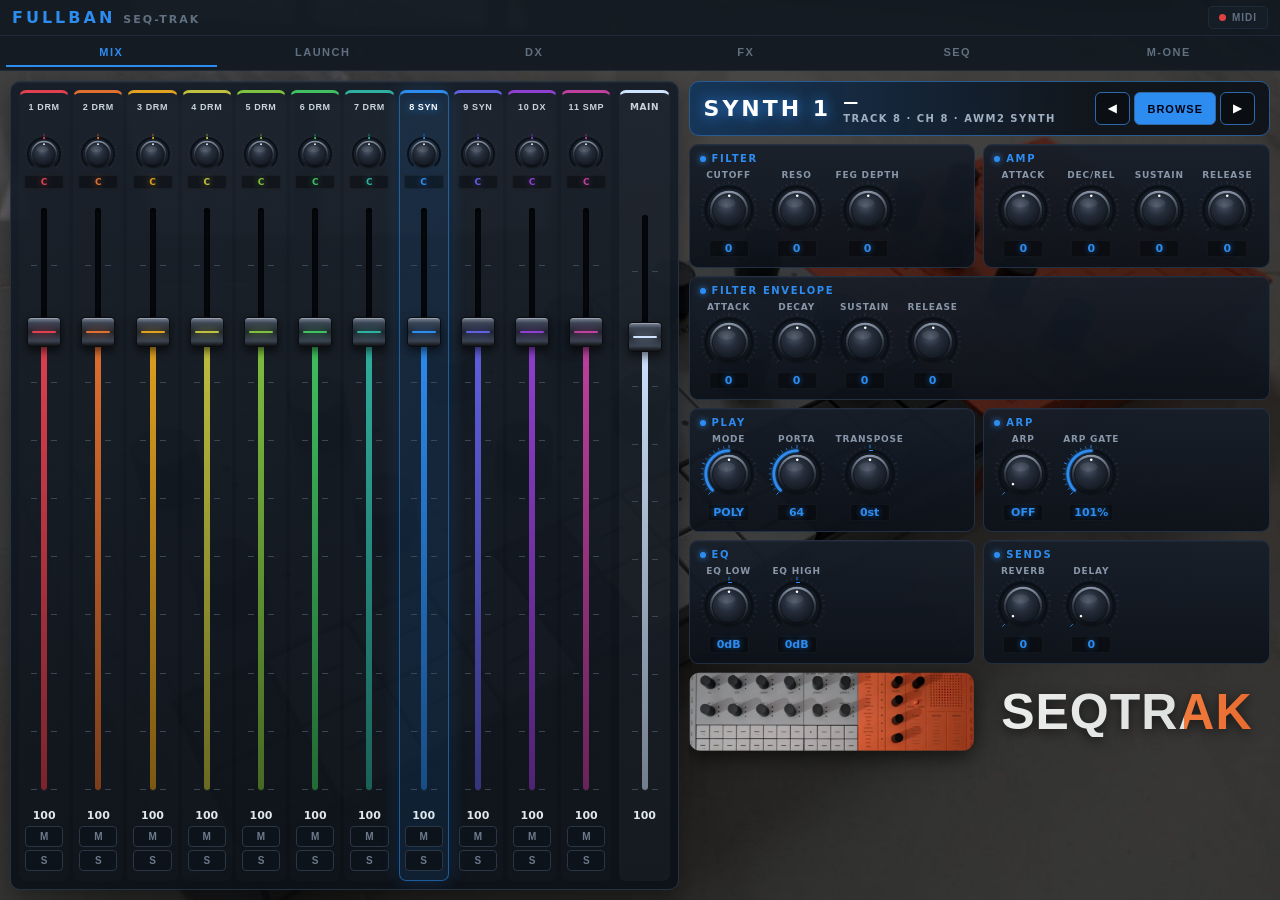
==== commit a8c3287a: "v7: clip launch with 8 scenes, chords/Pad Perform, piano roll, 32 steps, track names follow loaded s" ====
--- a/src/index.html
+++ b/src/index.html
@@ -27,6 +27,7 @@
 
     <nav id="page-tabs">
       <button class="tab active" data-page="mix">MIX</button>
+      <button class="tab" data-page="launch">LAUNCH</button>
       <button class="tab" data-page="dx">DX</button>
       <button class="tab" data-page="fx">FX</button>
       <button class="tab" data-page="seq">SEQ</button>
@@ -58,8 +59,31 @@
       <div class="mix-right">
         <div class="snd-head" id="snd-head"></div>
         <div class="snd-grid" id="snd-grid"></div>
-      </div>
-    </section>
+        <div class="mix-art"><div class="mix-unit"></div><div class="mix-brand"><span>SEQTRAK</span></div></div>
+      </div>
+    </section>
+
+    <!-- LAUNCH: clip launch -->
+    <section id="page-launch" class="page hidden">
+      <div class="launch-top">
+        <button class="seq-btn launch-play" title="Play">&#9654;</button>
+        <button class="seq-btn launch-stop" title="Stop">&#9632;</button>
+        <span class="launch-note">Tap a clip to switch that track's pattern · ALL n switches every track · SCENES 1-8 recall your own mixes (STORE then tap a scene to save what's playing).</span>
+      </div>
+      <div class="launch-grid" id="launch-grid"></div>
+    </section>
+
+    <!-- factory preset browser (opens over the MIX page) -->
+    <div id="preset-browser" class="preset-browser hidden">
+      <div class="br-head">
+        <div class="br-title"></div>
+        <input class="br-search" type="search" placeholder="Search presets...">
+        <button class="br-close">CLOSE ✕</button>
+      </div>
+      <div class="br-cats"></div>
+      <div class="br-count"></div>
+      <div class="br-list"></div>
+    </div>
 
     <!-- DX -->
     <section id="page-dx" class="page hidden">
@@ -81,33 +105,39 @@
     <!-- SEQ -->
     <section id="page-seq" class="page hidden">
       <div class="seq-section">
-        <div class="seq-transport">
-          <button class="seq-btn" id="seq-play" title="Play">&#9654;</button>
-          <button class="seq-btn" id="seq-stop" title="Stop">&#9632;</button>
-          <button class="seq-btn" id="seq-rec" title="Record">&#9679;</button>
+        <div class="seq-top">
+          <div class="seq-transport">
+            <button class="seq-btn" id="seq-play" title="Play">&#9654;</button>
+            <button class="seq-btn" id="seq-stop" title="Stop">&#9632;</button>
+            <button class="seq-btn" id="seq-rec" title="Record">&#9679;</button>
+          </div>
+          <div class="seq-modes">
+            <button class="seq-mode active" data-mode="step">STEP</button>
+            <button class="seq-mode" data-mode="chords">CHORDS</button>
+            <button class="seq-mode" data-mode="roll">PIANO ROLL</button>
+          </div>
+          <div class="seq-patterns">
+            <span class="seq-lbl">PATTERN</span>
+            <button class="pattern-btn active" data-pattern="0">1</button>
+            <button class="pattern-btn" data-pattern="1">2</button>
+            <button class="pattern-btn" data-pattern="2">3</button>
+            <button class="pattern-btn" data-pattern="3">4</button>
+            <button class="pattern-btn" data-pattern="4">5</button>
+            <button class="pattern-btn" data-pattern="5">6</button>
+          </div>
+          <div class="seq-length">
+            <span class="seq-lbl">STEPS</span>
+            <button class="len-btn active" data-len="16">16</button>
+            <button class="len-btn" data-len="32">32</button>
+          </div>
           <div class="seq-bpm">
             <label>BPM</label>
             <input type="number" id="seq-bpm-input" min="20" max="300" value="130">
           </div>
         </div>
-        <div class="seq-patterns">
-          <button class="pattern-btn active" data-pattern="0">1</button>
-          <button class="pattern-btn" data-pattern="1">2</button>
-          <button class="pattern-btn" data-pattern="2">3</button>
-          <button class="pattern-btn" data-pattern="3">4</button>
-          <button class="pattern-btn" data-pattern="4">5</button>
-          <button class="pattern-btn" data-pattern="5">6</button>
-        </div>
         <div class="track-chips" id="seq-track-chips"></div>
         <div class="seq-msg" id="seq-msg"></div>
-        <div class="seq-grid-wrap">
-          <div class="seq-step-numbers" id="seq-step-numbers"></div>
-          <div class="seq-grid" id="seq-grid"></div>
-        </div>
-        <div class="seq-length">
-          <button class="len-btn active" data-len="16">16</button>
-          <button class="len-btn" data-len="32">32</button>
-        </div>
+        <div class="seq-body" id="seq-body"></div>
       </div>
     </section>
 
@@ -116,25 +146,19 @@
       <div class="m1-section">
         <!-- M-One header -->
         <div class="m1-header">
-          <div class="m1-logo">
-            <span class="m1-logo-fb">FULLBAN</span>
-            <span class="m1-logo-name">M-<span class="m1-accent">ONE</span></span>
-          </div>
           <div class="m1-learn">
             <button class="m1-learn-btn" id="m1-learn">LEARN</button>
             <span class="m1-learn-status" id="m1-learn-status"></span>
           </div>
           <div class="m1-target">
             <span class="m1-target-label">TO:</span>
-            <button class="m1-target-btn active" data-track="7">SYN 1</button>
-            <button class="m1-target-btn" data-track="8">SYN 2</button>
           </div>
         </div>
 
         <!-- Sub-tabs -->
         <div class="m1-subtabs">
           <button class="m1-subtab active" data-m1page="play">PLAY</button>
-          <button class="m1-subtab" data-m1page="browse">BROWSE</button>
+          <button class="m1-subtab" data-m1page="lib">LIBRARY</button>
           <button class="m1-subtab" data-m1page="fx">FX</button>
         </div>
 
@@ -153,7 +177,14 @@
             <div class="section-title" style="color:var(--fb-cyan)"><span class="dot" style="background:var(--fb-cyan)"></span>QUICK EDIT</div>
             <div id="m1-quickedit-knobs"></div>
           </div>
-          <div class="section-panel">
+      <div class="m1-hero">
+        <div class="m1-hero-text">
+          <div class="m1-hero-big">M1</div>
+          <div class="m1-hero-sub">FULLBAN <b>M-ONE</b> · KORG M1 ON THE SEQTRAK</div>
+        </div>
+        <div class="m1-hero-photo"></div>
+      </div>
+          <div class="section-panel m1-snd">
             <div class="section-title" style="color:var(--fb-blue)"><span class="dot" style="background:var(--fb-blue)"></span>SOUND</div>
             <div id="m1-sound-knobs"></div>
           </div>
@@ -168,19 +199,20 @@
           </div>
         </div>
 
-        <!-- BROWSE -->
-        <div class="m1-subpage" id="m1-browse">
-          <div class="m1-categories" id="m1-categories">
-            <button class="cat-btn active" data-cat="ALL">ALL <span class="cat-count">100</span></button>
-          </div>
-          <div class="m1-range-tabs" id="m1-range-tabs">
-            <button class="m1-range active" data-range="0">00-19</button>
-            <button class="m1-range" data-range="20">20-39</button>
-            <button class="m1-range" data-range="40">40-59</button>
-            <button class="m1-range" data-range="60">60-79</button>
-            <button class="m1-range" data-range="80">80-99</button>
-          </div>
-          <div class="m1-sound-grid" id="m1-sound-grid"></div>
+        <!-- LIBRARY: the user's own M1 program banks, kept on this device -->
+        <div class="m1-subpage" id="m1-lib">
+          <div class="lib-top">
+            <label class="lib-import">IMPORT BANKS<input type="file" id="lib-files" multiple accept=".syx,.m1b,.m1lib"></label>
+            <span class="lib-status" id="lib-status"></span>
+            <input class="lib-search" id="lib-search" type="search" placeholder="Search banks or programs...">
+          </div>
+          <div class="lib-body">
+            <div class="lib-banks" id="lib-banks"></div>
+            <div class="lib-progs-wrap">
+              <div class="lib-info" id="lib-info">Pick a bank, then tap a program to put it on the M1 track.</div>
+              <div class="lib-progs" id="lib-progs"></div>
+            </div>
+          </div>
         </div>
 
         <!-- FX -->
@@ -225,8 +257,11 @@
   </div>
 
   <script src="fx-types.js"></script>
+  <script src="presets.js"></script>
+  <script src="progressions.js"></script>
   <script src="seqtrak-sysex.js"></script>
   <script src="m1-sounds.js"></script>
+  <script src="m1-library.js"></script>
   <script src="knob.js"></script>
   <script src="ble-midi.js"></script>
   <script src="midi.js"></script>
--- a/src/style.css
+++ b/src/style.css
@@ -727,3 +727,272 @@
 .m1-preset-select { min-height: 0; }
 .m1-pgrid { grid-auto-rows: minmax(46px, 1fr); }
 @media (max-width: 1100px) { .m1-edit-row { flex-direction: column; } }
+.seq-notepick { display: flex; gap: 3px; padding-bottom: 8px; flex-wrap: wrap; }
+.seq-notepick.hidden { display: none; }
+.np-key, .np-oct { padding: 8px 0; min-width: 46px; border-radius: 5px; border: 1px solid #2a3646; background: #dfe7ef; color: #111; font-size: 10px; font-weight: 800; cursor: pointer; }
+.np-key.black { background: #1a222d; color: #cfd8e3; }
+.np-key.on { background: var(--fb-blue); color: #fff; border-color: #6fb3ff; box-shadow: 0 0 10px #2d8cf088; }
+.np-oct { background: #0d131b; color: #8fa2b6; min-width: 64px; }
+.seq-step { font-size: 10px; font-weight: 800; color: #001; overflow: hidden; white-space: nowrap; }
+.midi-status.reconnecting .midi-dot { background: #e0a020; box-shadow: 0 0 8px #e0a020; animation: fbblink 1s infinite; }
+@keyframes fbblink { 50% { opacity: .3; } }
+
+/* ---- touch screens (tablet): bigger targets, no pull-to-refresh ---- */
+html, body { overscroll-behavior: none; }
+button { touch-action: manipulation; }
+@media (pointer: coarse) {
+  .tab { padding: 12px 2px; font-size: 12px; }
+  .strip-m, .strip-s { padding: 9px 0; font-size: 11px; }
+  .strip-btns { min-height: 72px; gap: 5px; }
+  .strip-name { padding: 7px 0; font-size: 10px; }
+  .track-chip { padding: 9px 13px; font-size: 10px; }
+  .fb-seg button { padding: 9px 13px; }
+  .fb-toggle { padding: 8px 13px; }
+  .algo-grid .algo-btn { padding: 12px 0; }
+  .m1-pcat { padding: 8px 12px; }
+  .m1-fxcat, .m1-subtab, .m1-target-btn, .m1-learn-btn { padding-top: 10px; padding-bottom: 10px; }
+  .np-key, .np-oct { padding: 12px 0; }
+  .seq-step { min-height: 64px; }
+  .pattern-btn, .len-btn { padding-top: 12px; padding-bottom: 12px; }
+  .knob-sm .knob-svg { width: 48px; height: 48px; }
+  .eg-row .knob-sm .knob-svg { width: 42px; height: 42px; }
+  .btn { padding: 12px 16px; }
+}
+#page-mix { grid-template-columns: minmax(0, 1.15fr) minmax(0, 1fr); }
+#page-dx { grid-template-columns: minmax(0, 1.25fr) minmax(0, 1fr); }
+.mix-left, .mix-strips, .strip { min-width: 0; }
+.mix-left { overflow: hidden; }
+.strip { flex: 1 1 0; }
+.strip .knob-svg { width: 100% !important; max-width: 40px; height: auto !important; aspect-ratio: 1; }
+.strip .knob-val { min-width: 0; width: 100%; padding: 1px 0; text-align: center; }
+.fb-fader-cap { width: min(34px, 90%); }
+
+/* ---- factory preset browser ---- */
+.snd-head-nav { margin-left: auto; display: flex; gap: 4px; }
+.snd-nav-btn { background: rgba(0,0,0,.35); border: 1px solid color-mix(in srgb, var(--kc) 60%, #2a3646); color: #fff; font-weight: 900; font-size: 11px; letter-spacing: 1px; padding: 9px 12px; border-radius: 6px; cursor: pointer; }
+.snd-browse-btn { background: var(--kc); color: #001; }
+.snd-head-go { margin-left: 6px; }
+.preset-browser {
+  position: fixed; left: 50%; top: 84px; bottom: 12px; transform: translateX(-50%); width: min(1100px, 96vw); z-index: 50;
+  display: flex; flex-direction: column; gap: 8px; padding: 12px; border-radius: 12px;
+  background: rgba(10,14,20,.97); border: 1px solid color-mix(in srgb, var(--kc) 55%, #243244); box-shadow: 0 20px 60px rgba(0,0,0,.7);
+}
+.preset-browser.hidden { display: none; }
+.br-head { display: flex; align-items: center; gap: 10px; }
+.br-title { font-weight: 900; letter-spacing: 2px; color: var(--kc); font-size: 13px; white-space: nowrap; }
+.br-search { flex: 1; background: #070b10; border: 1px solid #263345; color: #fff; border-radius: 6px; padding: 10px 12px; font-size: 14px; }
+.br-close { background: #1b2430; border: 1px solid #2f3d50; color: #cfd8e3; font-weight: 800; padding: 10px 14px; border-radius: 6px; cursor: pointer; }
+.br-cats { display: flex; flex-wrap: wrap; gap: 4px; }
+.br-cat { background: #0d131b; border: 1px solid #263345; color: #a8b6c6; font-size: 10px; font-weight: 800; letter-spacing: .8px; padding: 7px 10px; border-radius: 14px; cursor: pointer; display: flex; gap: 6px; }
+.br-cat span { color: var(--kc); }
+.br-cat.on { background: var(--kc); border-color: var(--kc); color: #001; }
+.br-cat.on span { color: #001; }
+.br-count { font-size: 10px; color: #7d8a9a; }
+.br-list { flex: 1; overflow-y: auto; display: grid; grid-template-columns: repeat(auto-fill, minmax(220px, 1fr)); gap: 4px; align-content: start; }
+.br-item { display: grid; grid-template-columns: 44px 1fr; grid-template-rows: auto auto; text-align: left; padding: 8px 10px; border-radius: 6px; background: #111821; border: 1px solid #1e2a38; color: #e3eaf2; cursor: pointer; }
+.br-item .br-num { grid-row: span 2; color: var(--kc); font-weight: 800; font-size: 11px; align-self: center; }
+.br-item .br-name { font-weight: 700; font-size: 12px; white-space: nowrap; overflow: hidden; text-overflow: ellipsis; }
+.br-item .br-c { font-size: 9px; color: #6f7f92; letter-spacing: .8px; text-transform: uppercase; }
+.br-item.on { border-color: var(--kc); background: color-mix(in srgb, var(--kc) 18%, #111821); }
+
+/* ---- M1 LIBRARY ---- */
+#m1-lib { gap: 8px; }
+.lib-top { display: flex; align-items: center; gap: 10px; }
+.lib-import { position: relative; overflow: hidden; background: linear-gradient(180deg, #40c8e0, #1f7d8f); border: 1px solid #7fe6f7; color: #001; font-weight: 900; letter-spacing: 1.5px; font-size: 11px; padding: 10px 14px; border-radius: 6px; cursor: pointer; white-space: nowrap; }
+.lib-import input { position: absolute; inset: 0; opacity: 0; cursor: pointer; }
+.lib-status { font-size: 11px; color: #9fb0c2; flex: 1; }
+.lib-search { width: 280px; background: #070b10; border: 1px solid #263345; color: #fff; border-radius: 6px; padding: 9px 12px; font-size: 13px; }
+.lib-body { flex: 1; display: grid; grid-template-columns: minmax(200px, 300px) 1fr; gap: 8px; min-height: 0; }
+.lib-banks { overflow-y: auto; display: flex; flex-direction: column; gap: 3px; padding-right: 2px; }
+.lib-bank { display: flex; justify-content: space-between; gap: 8px; text-align: left; background: #0f151d; border: 1px solid #1e2a38; color: #cfd8e3; padding: 9px 10px; border-radius: 6px; font-size: 11px; font-weight: 700; cursor: pointer; }
+.lib-bank span { white-space: nowrap; overflow: hidden; text-overflow: ellipsis; }
+.lib-bank em { font-style: normal; color: #6f7f92; }
+.lib-bank.on { border-color: var(--fb-cyan); background: rgba(64,200,224,.12); color: #fff; }
+.lib-progs-wrap { display: flex; flex-direction: column; gap: 6px; min-height: 0; }
+.lib-info { font-size: 11px; color: #9fb0c2; padding: 6px 10px; background: #0b1017; border: 1px solid #1c2836; border-radius: 6px; }
+.lib-progs { flex: 1; overflow-y: auto; display: grid; grid-template-columns: repeat(auto-fill, minmax(150px, 1fr)); gap: 4px; align-content: start; }
+.lib-prog { position: relative; text-align: left; padding: 7px 8px 6px 12px; border-radius: 6px; background: #111821; border: 1px solid #1e2a38; color: #e3eaf2; cursor: pointer; display: flex; flex-direction: column; gap: 1px; overflow: hidden; }
+.lib-prog::before { content: ''; position: absolute; left: 0; top: 0; bottom: 0; width: 3px; background: var(--cc); }
+.lp-num { font-size: 9px; color: var(--cc); font-weight: 800; letter-spacing: .5px; }
+.lp-name { font-size: 12px; font-weight: 800; white-space: nowrap; overflow: hidden; text-overflow: ellipsis; }
+.lp-ms { font-size: 9px; color: #6f7f92; white-space: nowrap; overflow: hidden; text-overflow: ellipsis; }
+.lib-prog.on { border-color: var(--cc); background: color-mix(in srgb, var(--cc) 18%, #111821); }
+.lib-prog.drum { opacity: .45; }
+@media (max-width: 1100px) { .lib-body { grid-template-columns: 1fr; } .lib-banks { max-height: 200px; } .lib-search { width: 160px; } }
+.lib-progs { grid-auto-rows: minmax(56px, auto); }
+.lib-prog { min-height: 56px; }
+
+/* =================== SEQ v2: STEP / CHORDS / PIANO ROLL =================== */
+#page-seq { padding: 8px 10px; overflow: hidden; }
+.seq-section { display: flex; flex-direction: column; height: 100%; gap: 6px; }
+.seq-top { display: flex; align-items: center; gap: 10px; flex-wrap: wrap; }
+.seq-transport { display: flex; gap: 4px; }
+.seq-modes { display: flex; gap: 2px; background: #0b1017; border: 1px solid #263345; border-radius: 7px; padding: 2px; }
+.seq-mode { background: transparent; border: none; color: #7d8a9a; font-size: 11px; font-weight: 900; letter-spacing: 1.5px; padding: 8px 14px; border-radius: 5px; cursor: pointer; }
+.seq-mode.active { background: linear-gradient(180deg, #2d8cf0, #1a5a9e); color: #fff; box-shadow: 0 0 12px #2d8cf066; }
+.seq-patterns, .seq-length { display: flex; align-items: center; gap: 3px; }
+.seq-patterns .pattern-btn, .seq-length .len-btn { flex: none; min-width: 36px; padding: 7px 8px; }
+.seq-lbl { font-size: 9px; font-weight: 800; letter-spacing: 1px; color: #6f7f92; margin-right: 2px; }
+.seq-bpm { margin-left: auto; }
+.seq-chip { display: flex; flex-direction: column; align-items: flex-start; gap: 1px; min-width: 86px; text-align: left; }
+.seq-chip b { font-size: 10px; }
+.seq-chip small { font-size: 8px; font-weight: 600; opacity: .8; max-width: 110px; overflow: hidden; text-overflow: ellipsis; white-space: nowrap; }
+.seq-msg { font-size: 11px; color: #8fa2b6; padding: 0 2px; min-height: 14px; }
+.seq-body { flex: 1; min-height: 0; display: flex; flex-direction: column; gap: 6px; overflow: auto; position: relative; }
+.seq-body.busy::after { content: 'SYNCING…'; position: absolute; right: 8px; top: 4px; font-size: 10px; font-weight: 900; letter-spacing: 1.5px; color: #e0c040; animation: fbblink 1s infinite; }
+.step-row { display: grid; grid-template-columns: repeat(16, 1fr); gap: 4px; }
+.seq-step { position: relative; min-height: 70px; border-radius: 7px; border: 1px solid #223042; background: linear-gradient(180deg, #151d28, #0c1118); color: #cfd8e3; cursor: pointer; display: flex; align-items: flex-end; justify-content: center; padding: 4px; }
+.seq-step i { position: absolute; top: 4px; left: 6px; font-style: normal; font-size: 9px; color: #5f6f82; font-weight: 800; }
+.seq-step span { font-size: 10px; font-weight: 900; color: #001; }
+.seq-step.beat-start { border-color: #34475e; }
+.seq-step.on { background: linear-gradient(180deg, var(--tk-color), color-mix(in srgb, var(--tk-color) 65%, #000)); border-color: var(--tk-color); box-shadow: 0 0 12px color-mix(in srgb, var(--tk-color) 50%, transparent); }
+.seq-step.on i { color: rgba(0,0,0,.55); }
+
+/* chords */
+.chd { display: flex; flex-direction: column; gap: 8px; }
+.chd-ctl { display: flex; flex-wrap: wrap; gap: 8px; align-items: flex-end; }
+.chd-sel { display: flex; flex-direction: column; gap: 3px; font-size: 9px; font-weight: 800; letter-spacing: 1px; color: #6f7f92; }
+.chd-sel select, .chd-prog select { background: #0b1017; color: #fff; border: 1px solid #263345; border-radius: 6px; padding: 8px 10px; font-weight: 700; font-size: 12px; }
+.chd-clear { margin-left: auto; background: #2a1316; border: 1px solid #6a2a30; color: #ffb3b8; font-weight: 800; font-size: 10px; letter-spacing: 1px; padding: 9px 12px; border-radius: 6px; cursor: pointer; }
+.chd-pads { display: grid; grid-template-columns: repeat(7, 1fr); gap: 6px; }
+.chd-pad { display: flex; flex-direction: column; align-items: center; gap: 2px; padding: 10px 4px; border-radius: 9px; cursor: pointer; color: #fff;
+  background: radial-gradient(circle at 50% 30%, color-mix(in srgb, var(--kc) 30%, #1a2330), #0d131b 75%); border: 1px solid color-mix(in srgb, var(--kc) 45%, #263345); }
+.chd-pad i { font-style: normal; font-size: 10px; font-weight: 900; color: var(--kc); letter-spacing: 1px; }
+.chd-pad b { font-size: 17px; font-weight: 900; }
+.chd-pad small { font-size: 8px; color: #8fa2b6; }
+.chd-pad.on { border-color: #fff; box-shadow: 0 0 16px var(--kc), inset 0 0 0 1px #fff; }
+.chd-prog { display: flex; align-items: center; gap: 8px; flex-wrap: wrap; padding: 8px; border-radius: 8px; background: #0b1017; border: 1px solid #1c2836; }
+.chd-lbl { font-size: 9px; font-weight: 900; letter-spacing: 1.5px; color: #40c8e0; }
+.chd-place { background: linear-gradient(180deg, #40c8e0, #1f7d8f); color: #001; border: 1px solid #7fe6f7; font-weight: 900; letter-spacing: 1px; padding: 8px 14px; border-radius: 6px; cursor: pointer; }
+.chd-pchords { display: flex; gap: 4px; flex-wrap: wrap; flex-basis: 100%; }
+.chd-pc { background: #111821; border: 1px solid #263345; color: #e3eaf2; font-weight: 800; font-size: 12px; padding: 8px 12px; border-radius: 6px; cursor: pointer; }
+.chd-pc.on { border-color: #40c8e0; box-shadow: 0 0 10px #40c8e066; }
+.chd-tl { display: grid; grid-auto-rows: 64px; gap: 3px; padding: 6px; border-radius: 8px; background: #070b10; border: 1px solid #1c2836; }
+.chd-cell { grid-row: 1; background: #0f151d; border: 1px solid #1a2532; border-radius: 4px; color: #3f4f62; font-size: 8px; font-weight: 800; cursor: pointer; align-self: stretch; display: flex; align-items: flex-end; justify-content: center; padding-bottom: 3px; }
+.chd-cell.beat { border-color: #2a3a4e; color: #6f7f92; }
+.chd-block { grid-row: 1; z-index: 1; border-radius: 6px; cursor: pointer; border: 1px solid var(--kc); color: #fff; text-align: left; padding: 5px 7px; overflow: hidden;
+  background: linear-gradient(180deg, color-mix(in srgb, var(--kc) 70%, #000), color-mix(in srgb, var(--kc) 35%, #000)); box-shadow: 0 0 10px color-mix(in srgb, var(--kc) 40%, transparent); display: flex; flex-direction: column; justify-content: space-between; }
+.chd-block b { font-size: 13px; font-weight: 900; white-space: nowrap; }
+.chd-block small { font-size: 8px; opacity: .85; white-space: nowrap; }
+
+/* piano roll */
+.pr { display: flex; flex-direction: column; gap: 4px; flex: 1; min-height: 0; }
+.pr-tb { display: flex; align-items: center; gap: 6px; flex-wrap: wrap; }
+.pr-lbl { font-size: 9px; font-weight: 800; letter-spacing: 1px; color: #6f7f92; }
+.pr-btn { background: #0d131b; border: 1px solid #263345; color: #cfd8e3; font-weight: 800; font-size: 10px; padding: 7px 9px; border-radius: 5px; cursor: pointer; }
+.pr-btn.danger { border-color: #6a2a30; color: #ffb3b8; }
+.pr-ruler { display: grid; margin-left: 46px; font-size: 9px; font-weight: 800; color: #6f7f92; }
+.pr-area { display: flex; flex: 1; min-height: 260px; border: 1px solid #1c2836; border-radius: 6px; overflow: hidden; }
+.pr-keys { width: 46px; display: flex; flex-direction: column; flex-shrink: 0; }
+.pr-key { flex: 1; font-size: 7px; font-weight: 800; color: #333; background: #dfe7ef; border-bottom: 1px solid #9aa7b5; display: flex; align-items: center; justify-content: flex-end; padding-right: 3px; cursor: pointer; }
+.pr-key.black { background: #1a222d; color: #8fa2b6; }
+.pr-key.c { border-bottom: 2px solid #40c8e0; }
+.pr-grid { position: relative; flex: 1; display: flex; flex-direction: column; touch-action: none; cursor: crosshair;
+  background-image: repeating-linear-gradient(90deg, rgba(255,255,255,.07) 0 1px, transparent 1px calc(100% / var(--steps))),
+    repeating-linear-gradient(90deg, rgba(64,200,224,.18) 0 1px, transparent 1px calc(400% / var(--steps))); }
+.pr-row { flex: 1; border-bottom: 1px solid rgba(255,255,255,.04); background: #0c1118; }
+.pr-row.black { background: #090d13; }
+.pr-row.scale { background: #101a26; }
+.pr-row.black.scale { background: #0d1520; }
+.pr-row.root { background: #12253a; }
+.pr-grid .pr-row { pointer-events: none; }
+.pr-note { position: absolute; border-radius: 3px; background: var(--kc); border: 1px solid rgba(255,255,255,.55); box-shadow: 0 0 6px var(--kc); cursor: grab; min-width: 4px; }
+.pr-note em { position: absolute; right: 0; top: 0; bottom: 0; width: 8px; cursor: ew-resize; background: rgba(255,255,255,.25); border-radius: 0 3px 3px 0; }
+.pr-note.sel { outline: 2px solid #fff; z-index: 2; }
+.pr-vel { position: relative; height: 70px; margin-left: 46px; border: 1px solid #1c2836; border-radius: 6px; background: #070b10; overflow: hidden; }
+.pr-vbar { position: absolute; bottom: 0; width: 6px; margin-left: 2px; background: var(--kc); border-radius: 2px 2px 0 0; cursor: ns-resize; box-shadow: 0 0 6px var(--kc); touch-action: none; }
+.pr-vbar.sel { background: #fff; }
+.pr-vlab { position: absolute; left: 6px; top: 4px; font-size: 8px; font-weight: 900; letter-spacing: 1.5px; color: #3f4f62; pointer-events: none; }
+
+/* =================== LAUNCH =================== */
+#page-launch { padding: 10px; display: flex; flex-direction: column; gap: 8px; overflow: auto; }
+#page-launch.hidden { display: none; }
+.launch-top { display: flex; align-items: center; gap: 6px; }
+.launch-note { font-size: 11px; color: #8fa2b6; margin-left: 8px; }
+.launch-play.on { background: #40c060; color: #fff; }
+.launch-grid { display: flex; flex-direction: column; gap: 4px; }
+.lr { display: grid; grid-template-columns: 170px repeat(6, 1fr) 86px; gap: 4px; align-items: stretch; }
+.lr-name { display: flex; flex-direction: column; justify-content: center; padding: 4px 10px; border-radius: 7px; background: #0f151d; border-left: 4px solid var(--kc, #2d8cf0); min-width: 0; }
+.lr-name b { font-size: 12px; font-weight: 900; color: #fff; }
+.lr-name small { font-size: 9px; color: #8fa2b6; white-space: nowrap; overflow: hidden; text-overflow: ellipsis; }
+.lr-head .lr-name { background: transparent; border: none; font-size: 9px; font-weight: 900; letter-spacing: 1.5px; color: #6f7f92; }
+.lr-scene { background: #111a26; border: 1px solid #2d8cf0; color: #9fd0ff; font-size: 10px; font-weight: 900; letter-spacing: 1px; padding: 9px 4px; border-radius: 6px; cursor: pointer; }
+.lr-clip { min-height: 48px; border-radius: 7px; border: 1px solid color-mix(in srgb, var(--kc) 35%, #1e2a38); background: linear-gradient(180deg, #141c27, #0c1118); color: #6f7f92; font-weight: 900; cursor: pointer; position: relative; }
+.lr-clip.on { background: linear-gradient(180deg, var(--kc), color-mix(in srgb, var(--kc) 60%, #000)); color: #001; border-color: var(--kc); box-shadow: 0 0 14px color-mix(in srgb, var(--kc) 55%, transparent); }
+.lr-clip.on::after { content: '▶'; position: absolute; right: 6px; top: 4px; font-size: 9px; color: #001; }
+.lr-clip.queued { animation: fbblink .5s infinite; border-color: #fff; }
+.lr-ms { display: flex; gap: 4px; align-items: stretch; font-size: 9px; font-weight: 900; color: #6f7f92; justify-content: center; align-items: center; }
+.lr-ms button { flex: 1; align-self: stretch; border-radius: 6px; border: 1px solid #2a3646; background: #0d131b; color: #6c7a8c; font-weight: 900; cursor: pointer; }
+.lr-m.on { background: #e04040; color: #fff; border-color: #ff6a6a; }
+.lr-s.on { background: #e0c040; color: #111; border-color: #ffe27a; }
+@media (max-width: 1100px) { .lr { grid-template-columns: 110px repeat(6, 1fr) 70px; } .chd-pads { grid-template-columns: repeat(4, 1fr); } }
+
+/* ---- M1 hero + DX7 art (Chris's own copy - swap for his own photos before publishing) ---- */
+.m1-hero { position: relative; display: flex; align-items: center; height: 108px; border-radius: 12px; overflow: hidden; flex-shrink: 0;
+  background: radial-gradient(ellipse at 20% 50%, #0d2440, #070b12 70%); border: 1px solid #16324f; }
+.m1-hero-text { position: relative; z-index: 2; padding-left: 22px; display: flex; flex-direction: column; gap: 2px; }
+.m1-hero-big { font-size: 84px; line-height: .9; font-weight: 900; letter-spacing: 6px; font-style: italic; color: #e8fbff;
+  text-shadow: 0 0 4px #fff, 0 0 10px #3fd0ff, 0 0 22px #1a9cff, 0 0 44px #0a6bff, 0 0 80px #0a5bff; }
+.m1-hero-sub { font-size: 10px; font-weight: 800; letter-spacing: 3px; color: #7fb8e6; }
+.m1-hero-sub b { color: #40c8e0; }
+.m1-hero-photo { position: absolute; right: 0; top: 0; bottom: 0; width: 72%; z-index: 1;
+  background: url('m1-photo.jpg') 75% 48% / cover no-repeat; opacity: .85; filter: saturate(.9) contrast(1.05);
+  -webkit-mask-image: linear-gradient(90deg, transparent 0%, rgba(0,0,0,.55) 30%, #000 60%), linear-gradient(0deg, transparent 0%, #000 22%, #000 80%, transparent 100%);
+  -webkit-mask-composite: source-in; mask-composite: intersect;
+  mask-image: linear-gradient(90deg, transparent 0%, rgba(0,0,0,.55) 30%, #000 60%), linear-gradient(0deg, transparent 0%, #000 22%, #000 80%, transparent 100%); }
+.m1-hero::after { content: ''; position: absolute; inset: 0; z-index: 1; background: linear-gradient(90deg, rgba(7,11,18,.0) 40%, rgba(7,11,18,.25)); pointer-events: none; }
+.m1-header { margin-top: -2px; }
+.dx-art { flex: 1; min-height: 140px; border-radius: 12px; background: url('dx7-photo.jpg') 40% 30% / cover no-repeat; opacity: .55;
+  -webkit-mask-image: radial-gradient(ellipse 75% 70% at 55% 45%, #000 35%, transparent 100%); mask-image: radial-gradient(ellipse 75% 70% at 55% 45%, #000 35%, transparent 100%); }
+
+/* ---- v7: M1 hero sits between QUICK EDIT and SOUND; SEQTRAK pair on MIX; blue DX7 ---- */
+.m1-edit-row .m1-qe { flex: 0 0 auto; }
+.m1-edit-row .m1-snd { flex: 0 0 auto; }
+.m1-edit-row .m1-hero { flex: 1 1 auto; height: auto; min-height: 118px; min-width: 260px; }
+.m1-edit-row .m1-hero-big { font-size: 78px; }
+.m1-edit-row .m1-hero-photo { width: 78%; background-position: 70% 45%; }
+@media (max-width: 1100px) { .m1-edit-row .m1-hero { min-height: 104px; } }
+.mix-art { flex: 1 1 auto; min-height: 70px; background: url('seqtrak-pair.webp') center 60% / contain no-repeat; opacity: .92;
+  filter: drop-shadow(0 0 18px rgba(30,120,255,.18)); }
+.dx-art { background: url('dx7-blue.jpg') 30% 9% / 115% auto no-repeat; opacity: .8;
+  -webkit-mask-image: radial-gradient(ellipse 80% 85% at 50% 40%, #000 45%, transparent 100%); mask-image: radial-gradient(ellipse 80% 85% at 50% 40%, #000 45%, transparent 100%); }
+.scene-bar { display: grid; grid-template-columns: 170px repeat(8, 1fr) 110px; gap: 5px; margin-bottom: 8px; align-items: stretch; }
+.sb-label { display: flex; align-items: center; padding-left: 10px; font-size: 10px; font-weight: 900; letter-spacing: 2px; color: #6c7a8c; }
+.sb-scene { height: 46px; border-radius: 8px; border: 1px solid #1f5aa8; background: linear-gradient(#0f2440, #0a1628); color: #cfe6ff; cursor: pointer;
+  display: flex; flex-direction: column; align-items: center; justify-content: center; gap: 1px; }
+.sb-scene b { font-size: 16px; font-weight: 900; }
+.sb-scene small { font-size: 9px; letter-spacing: 1px; color: #7fa6d0; font-family: ui-monospace, monospace; }
+.sb-scene.empty { border-style: dashed; border-color: #2a3646; background: #0b1017; color: #56657a; }
+.sb-scene.empty small { color: #45526a; }
+.sb-scene.on { background: linear-gradient(#2a8cff, #1a5fd0); border-color: #7cc0ff; color: #fff; box-shadow: 0 0 14px rgba(42,140,255,.55); }
+.sb-scene.on small { color: #e0f0ff; }
+.sb-store { border-radius: 8px; border: 1px solid #a8761f; background: #1b140a; color: #ffc860; font-weight: 900; letter-spacing: 1px; font-size: 11px; cursor: pointer; }
+.sb-store.armed { background: #ffb020; color: #111; animation: sbpulse .8s infinite alternate; }
+@keyframes sbpulse { to { box-shadow: 0 0 16px rgba(255,176,32,.8); } }
+@media (max-width: 1100px) { .scene-bar { grid-template-columns: 110px repeat(8, 1fr) 80px; } }
+.lr-clip { min-height: 44px; }
+.lr-scene { padding: 7px 4px; }
+.sb-scene { height: 42px; }
+.scene-bar { margin-bottom: 4px; }
+/* SEQTRAK pair matches the width of the EQ/SENDS panels above */
+.mix-art { flex: 0 0 auto; min-height: 0; width: 100%; aspect-ratio: 1832 / 250; background-size: 100% 100%; background-position: center; opacity: 1;
+  filter: drop-shadow(0 6px 10px rgba(0,0,0,.6)); }
+/* v7b: white unit photo + SEQTRAK wordmark panel in the same grey/orange livery */
+.mix-art { background: none; aspect-ratio: auto; display: grid; grid-template-columns: 1fr 1fr; gap: 10px; filter: none; }
+.mix-unit, .mix-brand { aspect-ratio: 900 / 250; border-radius: 12px; filter: drop-shadow(0 6px 10px rgba(0,0,0,.6)); }
+.mix-unit { background: url('seqtrak-white.webp') center / 100% 100% no-repeat; }
+.mix-brand { position: relative; overflow: hidden; display: flex; align-items: center; padding-left: 6%;
+  background: linear-gradient(90deg, #d6d8d6 0%, #cfd1cf 72%, #e8743a 72%, #f07b3c 100%);
+  box-shadow: inset 0 0 0 1px rgba(255,255,255,.25), inset 0 -3px 8px rgba(0,0,0,.12); }
+.mix-brand span { font-family: 'Arial Black', 'Helvetica Neue', Arial, sans-serif; font-weight: 900; font-size: clamp(18px, 2.6vw, 38px);
+  letter-spacing: .06em; color: #2c2e30; text-shadow: 0 1px 0 rgba(255,255,255,.35); }
+.mix-brand { background: linear-gradient(90deg, #9a9c9b 0%, #8f9190 72%, #a3442d 72%, #9c3d29 100%); }
+.mix-brand span { color: #1f2022; text-shadow: 0 1px 0 rgba(255,255,255,.18); }
+/* v7c: SEQTRAK lettering only - white like the unit body, orange where the unit is orange */
+.mix-brand { background: none; box-shadow: none; filter: none; padding: 0; justify-content: center; }
+.mix-brand span { width: 100%; text-align: center; font-size: clamp(24px, 4.6vw, 62px); letter-spacing: .02em; line-height: 1;
+  background: linear-gradient(90deg, #eceeed 0%, #dfe1e0 70%, #f07a3c 70%, #e8662c 100%);
+  -webkit-background-clip: text; background-clip: text; color: transparent; text-shadow: none;
+  filter: drop-shadow(0 3px 6px rgba(0,0,0,.6)); }
+.mix-brand { container-type: inline-size; }
+.mix-brand span { font-size: 17.5cqw; }
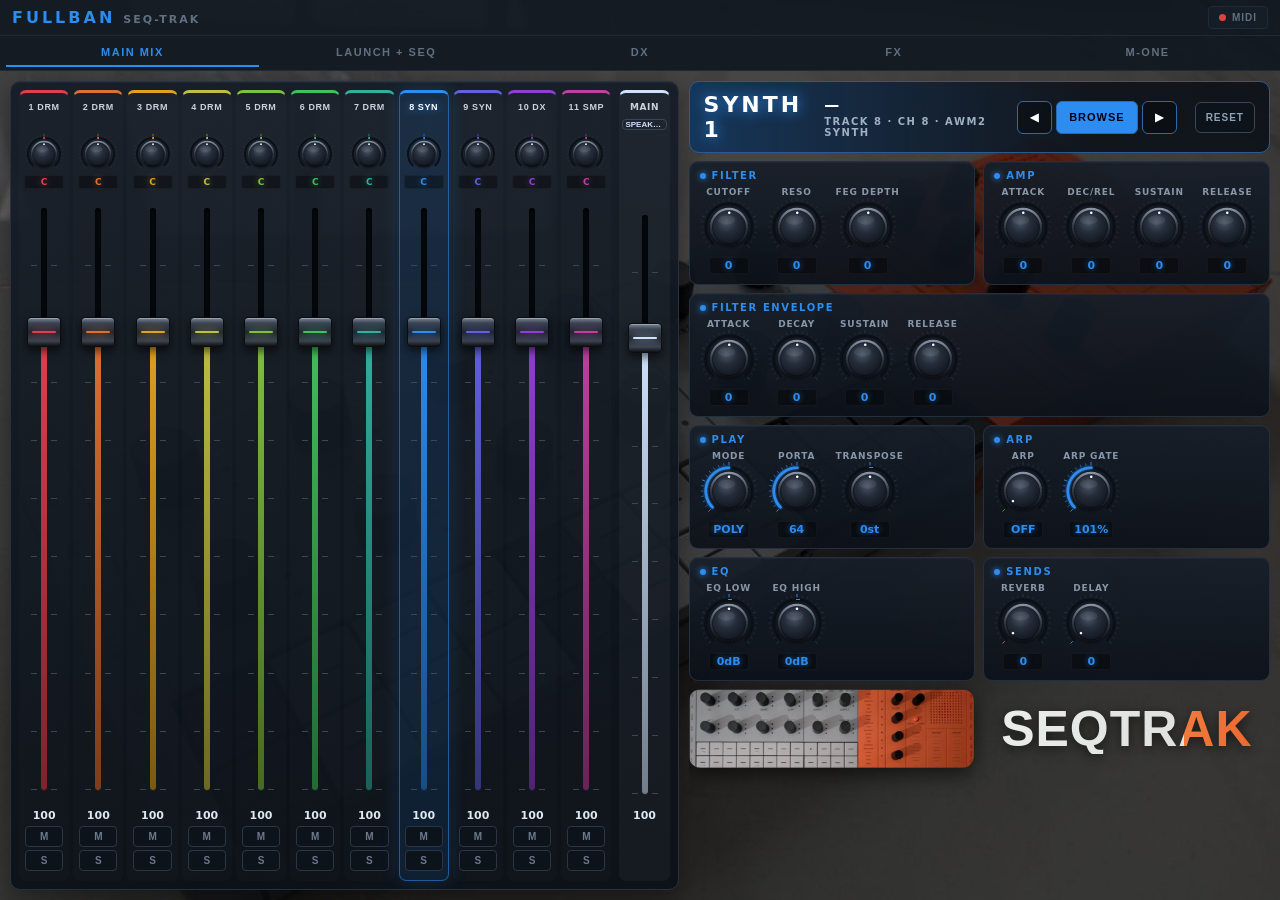
==== commit 8b7fa2af: "v8: Main Mix, Launch + Seq on one page, 64 pads, built-in chords, knobs follow presets, remembered e" ====
--- a/src/index.html
+++ b/src/index.html
@@ -26,11 +26,10 @@
     </header>
 
     <nav id="page-tabs">
-      <button class="tab active" data-page="mix">MIX</button>
-      <button class="tab" data-page="launch">LAUNCH</button>
+      <button class="tab active" data-page="mix">MAIN MIX</button>
+      <button class="tab" data-page="launch">LAUNCH + SEQ</button>
       <button class="tab" data-page="dx">DX</button>
       <button class="tab" data-page="fx">FX</button>
-      <button class="tab" data-page="seq">SEQ</button>
       <button class="tab" data-page="m1">M-ONE</button>
     </nav>
 
@@ -63,14 +62,37 @@
       </div>
     </section>
 
-    <!-- LAUNCH: clip launch -->
+    <!-- LAUNCH + SEQ: clips on top (tracks across, 6 scenes down), the sequencer for the picked track underneath -->
     <section id="page-launch" class="page hidden">
-      <div class="launch-top">
-        <button class="seq-btn launch-play" title="Play">&#9654;</button>
-        <button class="seq-btn launch-stop" title="Stop">&#9632;</button>
-        <span class="launch-note">Tap a clip to switch that track's pattern · ALL n switches every track · SCENES 1-8 recall your own mixes (STORE then tap a scene to save what's playing).</span>
-      </div>
       <div class="launch-grid" id="launch-grid"></div>
+      <div class="seq-section">
+        <div class="seq-top">
+          <div class="seq-transport">
+            <button class="seq-btn" id="seq-play" title="Play">&#9654;</button>
+            <button class="seq-btn" id="seq-stop" title="Stop">&#9632;</button>
+            <button class="seq-btn" id="seq-rec" title="Record">&#9679;</button>
+          </div>
+          <div class="seq-modes">
+            <button class="seq-mode active" data-mode="step">STEP</button>
+            <button class="seq-mode" data-mode="chords">CHORDS</button>
+            <button class="seq-mode" data-mode="roll">PIANO ROLL</button>
+          </div>
+          <button class="seq-clips" id="clips-toggle">CLIPS ▴</button>
+          <div class="seq-length">
+            <span class="seq-lbl">STEPS</span>
+            <button class="len-btn active" data-len="16">16</button>
+            <button class="len-btn" data-len="32">32</button>
+            <button class="len-btn" data-len="64">64</button>
+          </div>
+          <div class="seq-bpm">
+            <label>BPM</label>
+            <input type="number" id="seq-bpm-input" min="20" max="300" value="130">
+          </div>
+        </div>
+        <div class="track-chips" id="seq-track-chips"></div>
+        <div class="seq-msg" id="seq-msg"></div>
+        <div class="seq-body" id="seq-body"></div>
+      </div>
     </section>
 
     <!-- factory preset browser (opens over the MIX page) -->
@@ -100,45 +122,6 @@
     <!-- FX -->
     <section id="page-fx" class="page hidden">
       <div class="fx-grid" id="fx-grid"></div>
-    </section>
-
-    <!-- SEQ -->
-    <section id="page-seq" class="page hidden">
-      <div class="seq-section">
-        <div class="seq-top">
-          <div class="seq-transport">
-            <button class="seq-btn" id="seq-play" title="Play">&#9654;</button>
-            <button class="seq-btn" id="seq-stop" title="Stop">&#9632;</button>
-            <button class="seq-btn" id="seq-rec" title="Record">&#9679;</button>
-          </div>
-          <div class="seq-modes">
-            <button class="seq-mode active" data-mode="step">STEP</button>
-            <button class="seq-mode" data-mode="chords">CHORDS</button>
-            <button class="seq-mode" data-mode="roll">PIANO ROLL</button>
-          </div>
-          <div class="seq-patterns">
-            <span class="seq-lbl">PATTERN</span>
-            <button class="pattern-btn active" data-pattern="0">1</button>
-            <button class="pattern-btn" data-pattern="1">2</button>
-            <button class="pattern-btn" data-pattern="2">3</button>
-            <button class="pattern-btn" data-pattern="3">4</button>
-            <button class="pattern-btn" data-pattern="4">5</button>
-            <button class="pattern-btn" data-pattern="5">6</button>
-          </div>
-          <div class="seq-length">
-            <span class="seq-lbl">STEPS</span>
-            <button class="len-btn active" data-len="16">16</button>
-            <button class="len-btn" data-len="32">32</button>
-          </div>
-          <div class="seq-bpm">
-            <label>BPM</label>
-            <input type="number" id="seq-bpm-input" min="20" max="300" value="130">
-          </div>
-        </div>
-        <div class="track-chips" id="seq-track-chips"></div>
-        <div class="seq-msg" id="seq-msg"></div>
-        <div class="seq-body" id="seq-body"></div>
-      </div>
     </section>
 
     <!-- M-ONE -->
@@ -158,8 +141,7 @@
         <!-- Sub-tabs -->
         <div class="m1-subtabs">
           <button class="m1-subtab active" data-m1page="play">PLAY</button>
-          <button class="m1-subtab" data-m1page="lib">LIBRARY</button>
-          <button class="m1-subtab" data-m1page="fx">FX</button>
+          <button class="m1-subtab" data-m1page="lib">LIBRARY + FX</button>
         </div>
 
         <!-- PLAY -->
@@ -213,10 +195,6 @@
               <div class="lib-progs" id="lib-progs"></div>
             </div>
           </div>
-        </div>
-
-        <!-- FX -->
-        <div class="m1-subpage" id="m1-fx">
           <div class="m1-fx-row">
             <div class="section-panel m1-fx-panel">
               <div class="m1-fx-header">
@@ -258,7 +236,6 @@
 
   <script src="fx-types.js"></script>
   <script src="presets.js"></script>
-  <script src="progressions.js"></script>
   <script src="seqtrak-sysex.js"></script>
   <script src="m1-sounds.js"></script>
   <script src="m1-library.js"></script>
@@ -268,6 +245,13 @@
   <script src="app.js"></script>
   <script>
     if ('serviceWorker' in navigator && location.protocol === 'https:') navigator.serviceWorker.register('sw.js').catch(() => {});
+    // full screen on the tablet: hide Android's status bar on the first tap (browsers only allow it after a touch)
+    (function () {
+      const de = document.documentElement;
+      const go = () => { if (!document.fullscreenElement && de.requestFullscreen && matchMedia('(pointer: coarse)').matches) de.requestFullscreen({ navigationUI: 'hide' }).catch(() => {}); };
+      document.addEventListener('pointerdown', go, { capture: true });
+      document.addEventListener('visibilitychange', () => { if (document.visibilityState === 'visible') document.addEventListener('pointerdown', go, { capture: true, once: true }); });
+    })();
   </script>
 </body>
 </html>
--- a/src/style.css
+++ b/src/style.css
@@ -996,3 +996,61 @@
   filter: drop-shadow(0 3px 6px rgba(0,0,0,.6)); }
 .mix-brand { container-type: inline-size; }
 .mix-brand span { font-size: 17.5cqw; }
+
+/* ===== v8: main mix, reset, launch + sequencer on one page, 64 pads, pad row, built-in chords ===== */
+.reset-btn { margin-left: 6px; background: #0d131b; border: 1px solid #3a4658; color: #8fa2b6; font-weight: 900; font-size: 10px; letter-spacing: 1px; padding: 9px 10px; border-radius: 6px; cursor: pointer; white-space: nowrap; }
+.reset-btn.edited { border-color: #ffb020; color: #ffc860; box-shadow: 0 0 10px #ffb02055; }
+.snd-head-info { margin-right: auto; }
+.snd-head-nav { margin-left: 0; }
+.main-fader { flex: 1; min-height: 0; width: 100%; display: flex; flex-direction: column; align-items: center; }
+.strip-master .main-hp { display: none; }
+.strip-master.phones .main-hp { display: flex; }
+.strip-master.phones .main-spk { display: none; }
+.main-out { background: none; border: 1px solid #3a4658; border-radius: 4px; color: #cfe3ff !important; cursor: pointer; font-weight: 800; }
+
+#page-launch { padding: 8px 10px; display: flex; flex-direction: column; gap: 6px; overflow: auto; }
+.launch-grid { display: flex; flex-direction: column; gap: 3px; flex-shrink: 0; }
+.lg-row { display: grid; grid-template-columns: 64px repeat(11, minmax(0, 1fr)); gap: 3px; }
+.lg-corner { display: flex; align-items: flex-end; justify-content: center; padding-bottom: 6px; font-size: 9px; font-weight: 900; letter-spacing: 1.5px; color: #6f7f92; }
+.lg-track { display: flex; flex-direction: column; border-radius: 7px; background: #0f151d; border: 1px solid #1c2633; border-top: 3px solid var(--kc); min-width: 0; }
+.lg-track.sel { background: color-mix(in srgb, var(--kc) 24%, #0f151d); border-color: var(--kc); box-shadow: 0 0 14px color-mix(in srgb, var(--kc) 40%, transparent); }
+.lg-name { background: none; border: none; color: #fff; cursor: pointer; padding: 5px 3px 3px; display: flex; flex-direction: column; align-items: center; gap: 1px; min-width: 0; width: 100%; flex: 1; }
+.lg-name b { font-size: 12px; font-weight: 900; }
+.lg-name em { font-style: normal; font-size: 10px; font-weight: 900; letter-spacing: 1px; color: var(--kc); filter: brightness(1.35); }
+.lg-name small { font-size: 12px; font-weight: 700; color: #e8f2ff; line-height: 1.15; max-width: 100%; height: 2.3em; overflow: hidden; text-align: center; overflow-wrap: anywhere; }
+.lg-ms { display: flex; gap: 2px; padding: 0 3px 3px; }
+.lg-ms button { flex: 1; padding: 3px 0; font-size: 9px; border-radius: 4px; border: 1px solid #2a3646; background: #0d131b; color: #6c7a8c; font-weight: 900; cursor: pointer; }
+.lg-scene { border-radius: 7px; border: 1px solid #2d8cf0; background: #111a26; color: #9fd0ff; font-size: 11px; font-weight: 900; cursor: pointer; }
+.lg-scene b { font-size: 14px; }
+.lg-scene.on { background: linear-gradient(#2a8cff, #1a5fd0); color: #fff; border-color: #7cc0ff; box-shadow: 0 0 12px rgba(42,140,255,.5); }
+#page-launch .lr-clip { min-height: 28px; }
+.launch-grid.collapsed .lg-row:not(.lg-head) { display: none; }
+#page-launch .seq-section { flex: 1 0 auto; min-height: 0; height: auto; }
+#page-launch .seq-body { overflow: visible; }
+#seq-track-chips { display: none; }
+.seq-clips { background: #0d131b; border: 1px solid #2a3646; color: #9fb0c2; font-weight: 900; font-size: 10px; letter-spacing: 1px; padding: 8px 10px; border-radius: 6px; cursor: pointer; }
+.pad64 { display: grid; grid-template-columns: repeat(16, minmax(0, 1fr)); gap: 4px; }
+.pad64 .seq-step { min-height: 36px; height: clamp(36px, 6.6vh, 66px); aspect-ratio: auto; }
+.pad64 .seq-step.off { opacity: .38; cursor: default; }
+.pad64 .seq-step.bar-start { border-left: 3px solid #7f97b5; }
+.pad-row { display: grid; grid-auto-flow: column; grid-auto-columns: minmax(0, 1fr); gap: 4px; margin-top: 4px; }
+.pad { min-height: 50px; border-radius: 8px; border: 1px solid #2a3646; background: linear-gradient(180deg, #1a2330, #0c1118); color: #dfe7ef; cursor: pointer; display: flex; flex-direction: column; align-items: center; justify-content: center; gap: 2px; min-width: 0; padding: 2px; }
+.pad b { font-size: 12px; font-weight: 900; }
+.pad small { font-size: 10px; color: #a9b9ca; max-width: 100%; overflow: hidden; text-overflow: ellipsis; white-space: nowrap; }
+.pad.drum { border-top: 3px solid var(--kc); }
+.pad.note { background: linear-gradient(180deg, #f1f5f9, #c9d3de); color: #111; }
+.pad.note.black { background: linear-gradient(180deg, #232d3a, #10161e); color: #cfd8e3; }
+.pad.oct { background: #0d131b; color: #8fa2b6; font-size: 10px; font-weight: 900; }
+.pad.on { background: linear-gradient(180deg, var(--kc), color-mix(in srgb, var(--kc) 60%, #000)); color: #fff; border-color: #fff; box-shadow: 0 0 14px color-mix(in srgb, var(--kc) 60%, transparent); }
+.pad.on small { color: #fff; }
+.pad:active { transform: translateY(1px); filter: brightness(1.25); }
+.chd-pad.on { outline: 2px solid #fff; }
+.chd-edit { display: flex; gap: 8px; align-items: center; flex-wrap: wrap; }
+.chd-note { display: flex; align-items: center; gap: 4px; background: #0f151d; border: 1px solid #2a3646; border-radius: 8px; padding: 4px 6px; }
+.chd-note b { min-width: 46px; text-align: center; font-size: 14px; color: #fff; }
+.chd-note.off b { color: #56657a; }
+.chd-note button { min-width: 30px; padding: 6px 8px; border-radius: 5px; border: 1px solid #2a3646; background: #151d28; color: #cfd8e3; font-weight: 900; cursor: pointer; }
+.chd-note .chd-off { font-size: 9px; letter-spacing: 1px; color: #8fa2b6; }
+#m1-lib .lib-body { min-height: 200px; }
+#m1-lib .m1-fx-row { flex-shrink: 0; }
+@media (pointer: coarse) { .pad64 .seq-step { min-height: 44px; } .pad { min-height: 62px; } .lg-ms button { padding: 6px 0; } #page-launch .lr-clip { min-height: 34px; } }
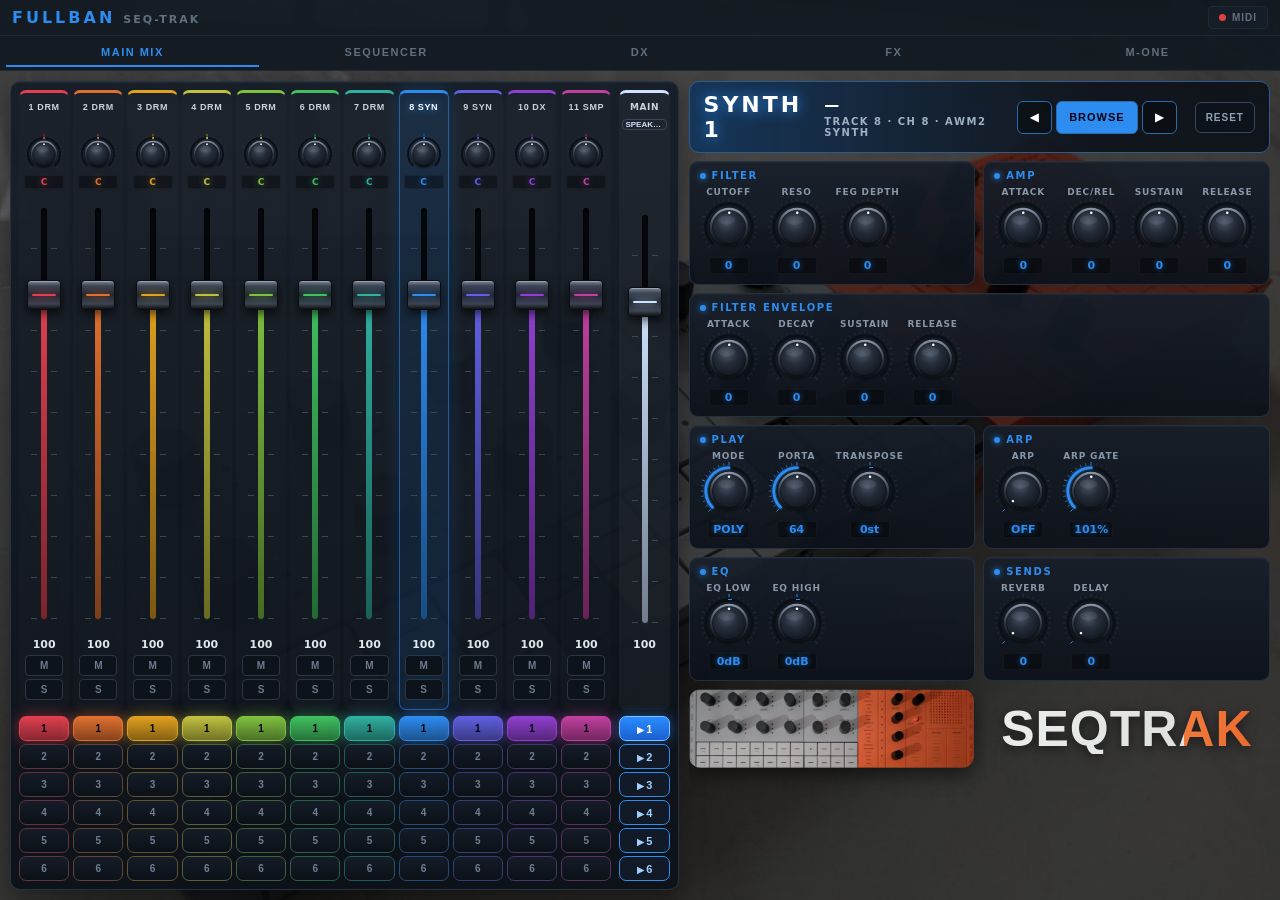
==== commit 147577cb: "v9: clips under the mixer, bigger sequencer with OXI-style modes, playhead, M1 envelopes that work -" ====
--- a/src/index.html
+++ b/src/index.html
@@ -27,7 +27,7 @@
 
     <nav id="page-tabs">
       <button class="tab active" data-page="mix">MAIN MIX</button>
-      <button class="tab" data-page="launch">LAUNCH + SEQ</button>
+      <button class="tab" data-page="launch">SEQUENCER</button>
       <button class="tab" data-page="dx">DX</button>
       <button class="tab" data-page="fx">FX</button>
       <button class="tab" data-page="m1">M-ONE</button>
@@ -54,6 +54,7 @@
     <section id="page-mix" class="page active">
       <div class="mix-left panel-glass">
         <div class="mix-strips" id="mix-strips"></div>
+        <div class="clip-grid" id="launch-grid"></div>
       </div>
       <div class="mix-right">
         <div class="snd-head" id="snd-head"></div>
@@ -64,7 +65,7 @@
 
     <!-- LAUNCH + SEQ: clips on top (tracks across, 6 scenes down), the sequencer for the picked track underneath -->
     <section id="page-launch" class="page hidden">
-      <div class="launch-grid" id="launch-grid"></div>
+      <div class="seq-tracks" id="seq-tracks"></div>
       <div class="seq-section">
         <div class="seq-top">
           <div class="seq-transport">
@@ -73,11 +74,22 @@
             <button class="seq-btn" id="seq-rec" title="Record">&#9679;</button>
           </div>
           <div class="seq-modes">
-            <button class="seq-mode active" data-mode="step">STEP</button>
-            <button class="seq-mode" data-mode="chords">CHORDS</button>
+            <button class="seq-mode active" data-mode="mono">MONO</button>
+            <button class="seq-mode" data-mode="poly">POLY</button>
+            <button class="seq-mode" data-mode="chord">CHORD</button>
+            <button class="seq-mode" data-mode="multi">MULTITRACK</button>
+            <button class="seq-mode" data-mode="stoch">STOCHASTIC</button>
             <button class="seq-mode" data-mode="roll">PIANO ROLL</button>
           </div>
-          <button class="seq-clips" id="clips-toggle">CLIPS ▴</button>
+          <div class="seq-patterns">
+            <span class="seq-lbl">PATTERN</span>
+            <button class="pattern-btn active" data-pattern="0">1</button>
+            <button class="pattern-btn" data-pattern="1">2</button>
+            <button class="pattern-btn" data-pattern="2">3</button>
+            <button class="pattern-btn" data-pattern="3">4</button>
+            <button class="pattern-btn" data-pattern="4">5</button>
+            <button class="pattern-btn" data-pattern="5">6</button>
+          </div>
           <div class="seq-length">
             <span class="seq-lbl">STEPS</span>
             <button class="len-btn active" data-len="16">16</button>
--- a/src/style.css
+++ b/src/style.css
@@ -936,7 +936,7 @@
 .m1-hero-sub { font-size: 10px; font-weight: 800; letter-spacing: 3px; color: #7fb8e6; }
 .m1-hero-sub b { color: #40c8e0; }
 .m1-hero-photo { position: absolute; right: 0; top: 0; bottom: 0; width: 72%; z-index: 1;
-  background: url('m1-photo.jpg') 75% 48% / cover no-repeat; opacity: .85; filter: saturate(.9) contrast(1.05);
+  background: url('m1-art.png') 75% 48% / cover no-repeat; opacity: .85; filter: saturate(.9) contrast(1.05);
   -webkit-mask-image: linear-gradient(90deg, transparent 0%, rgba(0,0,0,.55) 30%, #000 60%), linear-gradient(0deg, transparent 0%, #000 22%, #000 80%, transparent 100%);
   -webkit-mask-composite: source-in; mask-composite: intersect;
   mask-image: linear-gradient(90deg, transparent 0%, rgba(0,0,0,.55) 30%, #000 60%), linear-gradient(0deg, transparent 0%, #000 22%, #000 80%, transparent 100%); }
@@ -1054,3 +1054,51 @@
 #m1-lib .lib-body { min-height: 200px; }
 #m1-lib .m1-fx-row { flex-shrink: 0; }
 @media (pointer: coarse) { .pad64 .seq-step { min-height: 44px; } .pad { min-height: 62px; } .lg-ms button { padding: 6px 0; } #page-launch .lr-clip { min-height: 34px; } }
+
+/* ===== v9: clips under the mixer, bigger sequencer, OXI-style modes, playhead + halo, library categories, M1 art ===== */
+.mix-left { flex-direction: column; gap: 6px; }
+.clip-grid { display: flex; flex-direction: column; gap: 3px; flex-shrink: 0; }
+.cg-row { display: flex; gap: 4px; }
+.cg-row > * { flex: 1 1 0; min-width: 0; }
+.cg-row .lr-clip { min-height: 25px; font-size: 10px; }
+.cg-row .lr-clip.on::after { display: none; }
+.cg-row .lg-scene { margin-left: 4px; font-size: 9px; padding: 0; white-space: nowrap; }
+.cg-row .lg-scene b { font-size: 11px; }
+.fb-fader { min-height: 70px; }
+.seq-tracks { display: grid; grid-template-columns: repeat(11, minmax(0, 1fr)); gap: 3px; flex-shrink: 0; }
+.seq-top { flex-wrap: wrap; row-gap: 6px; }
+.seq-mode { padding-left: 10px; padding-right: 10px; }
+.pad64 .seq-step { min-height: 44px; height: clamp(50px, 10.2vh, 120px); }
+.pad64 .seq-step span { font-size: 11px; }
+.pad { min-height: 64px; }
+.pad.chord b { font-size: 15px; }
+/* the line of colour on the pad being played, and halos */
+.seq-step u, .mt-cell u { position: absolute; left: 12%; right: 12%; bottom: 5px; height: 4px; border-radius: 2px; background: transparent; pointer-events: none; }
+.seq-step.playing, .mt-cell.playing { border-color: #fff; box-shadow: 0 0 10px color-mix(in srgb, var(--tk-color, var(--kc)) 70%, transparent); }
+.seq-step.playing u, .mt-cell.playing u { background: #fff; box-shadow: 0 0 10px 3px var(--tk-color, var(--kc)); }
+.seq-step.on.playing, .mt-cell.on.playing { filter: brightness(1.35); }
+@keyframes fbhalo { 0% { box-shadow: 0 0 0 0 #fff, 0 0 30px 10px var(--tk-color, var(--kc)); } 100% { box-shadow: 0 0 0 16px transparent, 0 0 0 0 transparent; } }
+.seq-step.hit, .mt-cell.hit { animation: fbhalo .45s ease-out; z-index: 2; }
+@keyframes fbpress { 0% { box-shadow: 0 0 0 0 rgba(255,255,255,.9), 0 0 22px 6px var(--tk-color, var(--kc, #2d8cf0)); filter: brightness(1.6); } 100% { box-shadow: 0 0 0 12px transparent, 0 0 0 0 transparent; filter: none; } }
+.seq-step.pressed, .pad.pressed, .mt-cell.pressed { animation: fbpress .42s ease-out; z-index: 2; }
+/* multitrack */
+.mt { display: flex; flex-direction: column; gap: 4px; }
+.mt-row { display: grid; grid-template-columns: 124px repeat(var(--cols), minmax(0, 1fr)); gap: 3px; }
+.mt-name { display: flex; flex-direction: column; justify-content: center; align-items: flex-start; padding: 2px 8px; border-radius: 6px; background: #0f151d; border: none; border-left: 4px solid var(--kc); color: #fff; cursor: pointer; min-width: 0; }
+.mt-name b { font-size: 11px; font-weight: 900; }
+.mt-name small { font-size: 10px; color: #a9b9ca; max-width: 100%; overflow: hidden; text-overflow: ellipsis; white-space: nowrap; }
+.mt-cell { position: relative; height: clamp(36px, 7vh, 66px); border-radius: 6px; border: 1px solid #1f2b3a; background: linear-gradient(180deg, #121a24, #0b1016); cursor: pointer; padding: 0; }
+.mt-cell.beat { border-color: #3a4d66; background: linear-gradient(180deg, #18222f, #0e141c); }
+.mt-cell.on { background: linear-gradient(180deg, var(--kc), color-mix(in srgb, var(--kc) 60%, #000)); border-color: var(--kc); box-shadow: 0 0 10px color-mix(in srgb, var(--kc) 45%, transparent); }
+.mt-cell.unknown { opacity: .55; }
+.mt-cell.off { opacity: .22; cursor: default; }
+.sto-ctl { align-items: center; }
+.sto-roll { background: linear-gradient(180deg, #ffb020, #d07a00); border: 1px solid #ffd27a; color: #111; font-weight: 900; letter-spacing: 1.5px; font-size: 12px; padding: 10px 18px; border-radius: 7px; cursor: pointer; }
+.pr-grid { position: relative; }
+.pr-playline { position: absolute; top: 0; bottom: 0; width: 2px; background: #fff; box-shadow: 0 0 8px 1px #fff; pointer-events: none; z-index: 3; }
+.lib-cats { flex-shrink: 0; }
+/* M-One banner: clean drawing instead of the cut-out photo */
+.m1-hero-photo, .m1-edit-row .m1-hero-photo { background: url('m1-art.png') right 14px center / auto 80% no-repeat; opacity: 1; filter: drop-shadow(0 10px 16px rgba(0,0,0,.65));
+  -webkit-mask-image: none; mask-image: none; transform: perspective(700px) rotateX(26deg) rotateZ(-3deg); transform-origin: 75% 50%; }
+.m1-hero::after { display: none; }
+@media (pointer: coarse) { .cg-row .lr-clip { min-height: 30px; } .pad64 .seq-step { min-height: 48px; } }
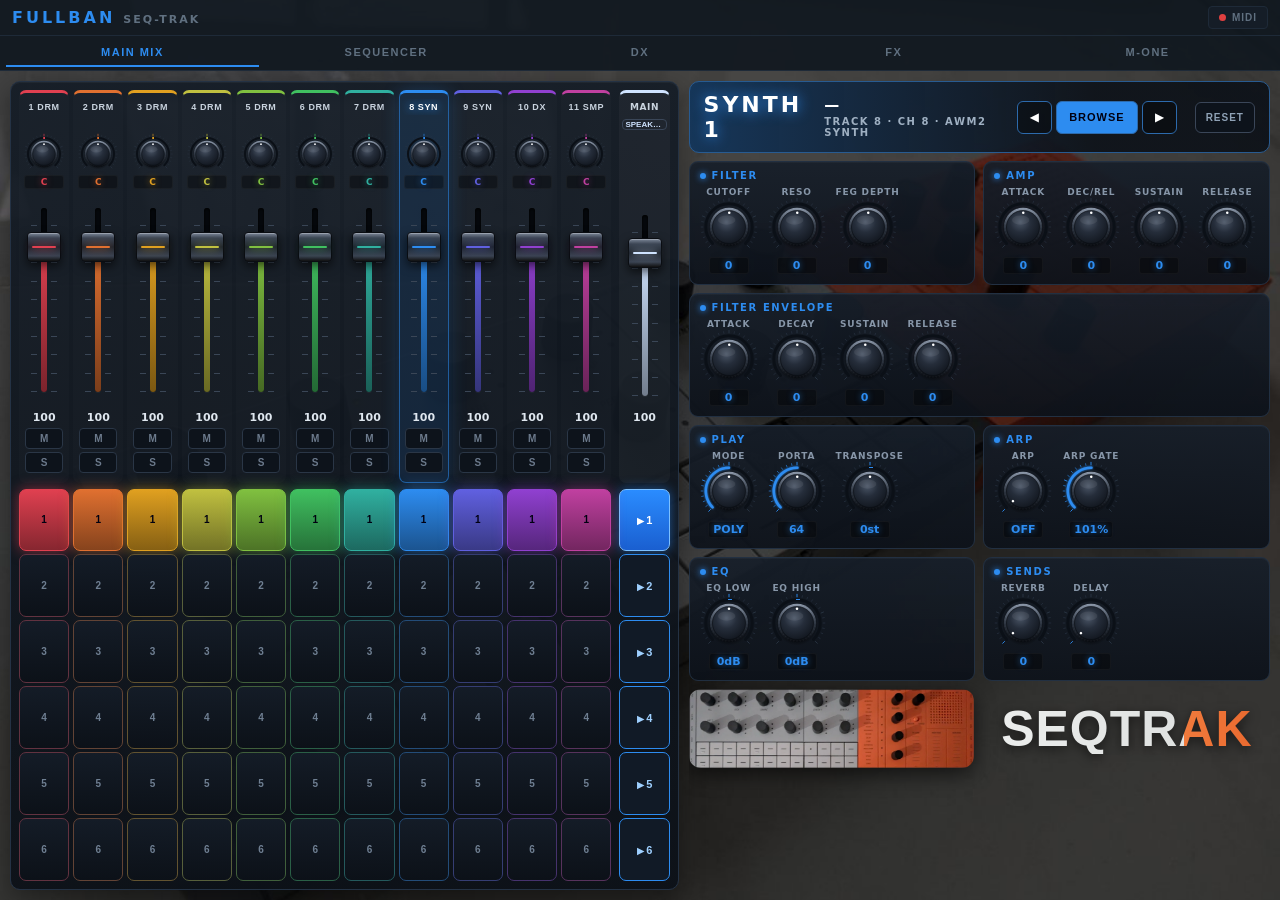
==== commit 9ead6e07: "v9c: 128 pads, rounded square, clip grid fills bottom - Sequencer doubled to 128 pads (8 rows of 16)" ====
--- a/src/index.html
+++ b/src/index.html
@@ -95,6 +95,7 @@
             <button class="len-btn active" data-len="16">16</button>
             <button class="len-btn" data-len="32">32</button>
             <button class="len-btn" data-len="64">64</button>
+            <button class="len-btn" data-len="128">128</button>
           </div>
           <div class="seq-bpm">
             <label>BPM</label>
--- a/src/style.css
+++ b/src/style.css
@@ -1057,10 +1057,11 @@
 
 /* ===== v9: clips under the mixer, bigger sequencer, OXI-style modes, playhead + halo, library categories, M1 art ===== */
 .mix-left { flex-direction: column; gap: 6px; }
-.clip-grid { display: flex; flex-direction: column; gap: 3px; flex-shrink: 0; }
-.cg-row { display: flex; gap: 4px; }
+.mix-strips { flex: 1 1 0; min-height: 0; }
+.clip-grid { display: flex; flex-direction: column; gap: 3px; flex: 1 1 0; min-height: 0; justify-content: stretch; }
+.cg-row { display: flex; gap: 4px; flex: 1 1 0; min-height: 0; }
 .cg-row > * { flex: 1 1 0; min-width: 0; }
-.cg-row .lr-clip { min-height: 25px; font-size: 10px; }
+.cg-row .lr-clip { min-height: 0; font-size: 10px; height: 100%; }
 .cg-row .lr-clip.on::after { display: none; }
 .cg-row .lg-scene { margin-left: 4px; font-size: 9px; padding: 0; white-space: nowrap; }
 .cg-row .lg-scene b { font-size: 11px; }
@@ -1068,7 +1069,8 @@
 .seq-tracks { display: grid; grid-template-columns: repeat(11, minmax(0, 1fr)); gap: 3px; flex-shrink: 0; }
 .seq-top { flex-wrap: wrap; row-gap: 6px; }
 .seq-mode { padding-left: 10px; padding-right: 10px; }
-.pad64 .seq-step { min-height: 44px; height: clamp(50px, 10.2vh, 120px); }
+.pad64 { flex: 1 1 0; min-height: 0; align-content: stretch; }
+.pad64 .seq-step { min-height: 0; height: auto; aspect-ratio: 1; border-radius: 10px; }
 .pad64 .seq-step span { font-size: 11px; }
 .pad { min-height: 64px; }
 .pad.chord b { font-size: 15px; }
@@ -1099,6 +1101,6 @@
 .lib-cats { flex-shrink: 0; }
 /* M-One banner: clean drawing instead of the cut-out photo */
 .m1-hero-photo, .m1-edit-row .m1-hero-photo { background: url('m1-art.png') right 14px center / auto 80% no-repeat; opacity: 1; filter: drop-shadow(0 10px 16px rgba(0,0,0,.65));
-  -webkit-mask-image: none; mask-image: none; transform: perspective(700px) rotateX(26deg) rotateZ(-3deg); transform-origin: 75% 50%; }
+  -webkit-mask-image: none; mask-image: none; }
 .m1-hero::after { display: none; }
-@media (pointer: coarse) { .cg-row .lr-clip { min-height: 30px; } .pad64 .seq-step { min-height: 48px; } }
+@media (pointer: coarse) { .cg-row .lr-clip { min-height: 30px; } }
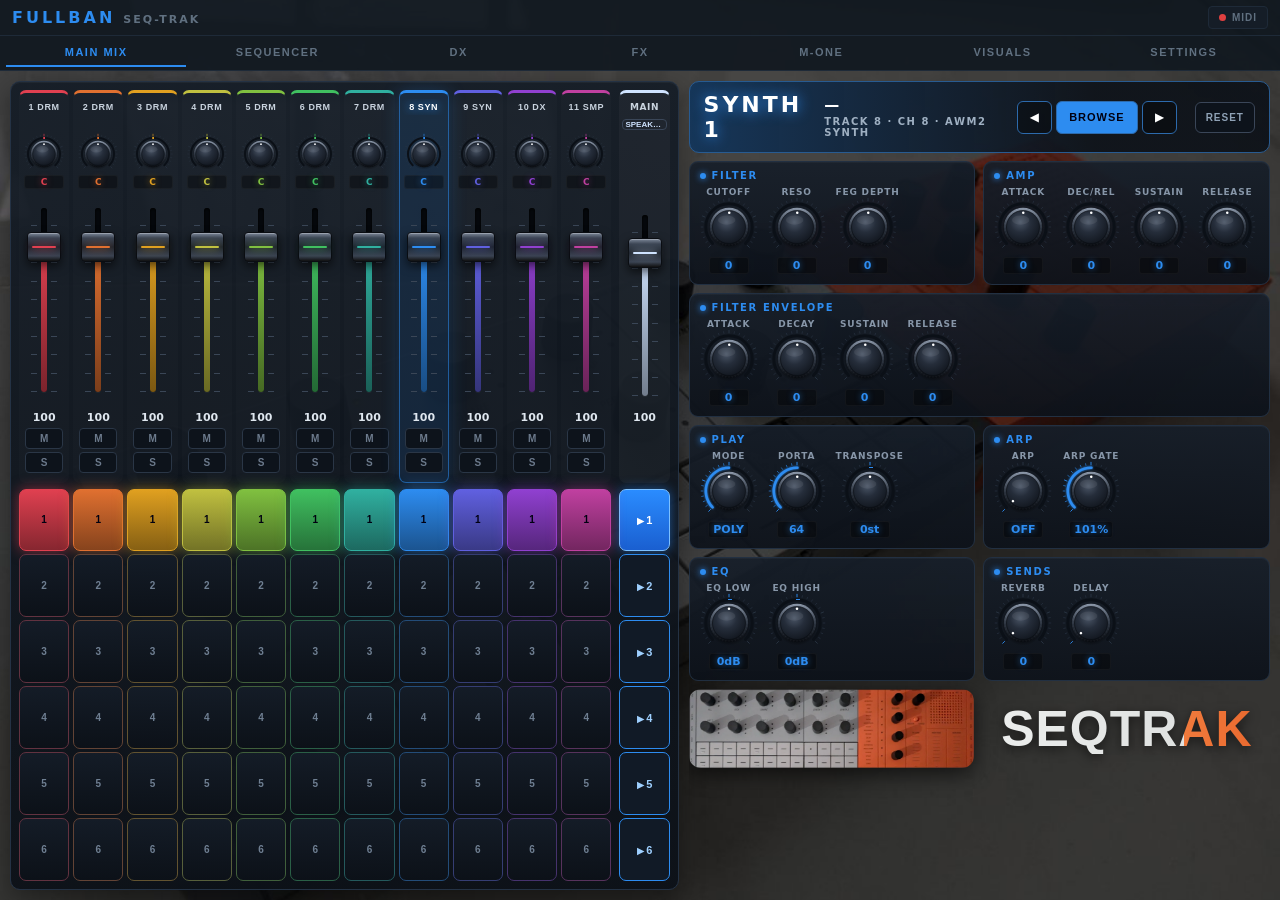
==== commit 771ee2bd: "v9k: SETTINGS, VISUALS, UNDO / CLEAR pattern, M1 library keeps itself (storage persist, top-up) Co-A" ====
--- a/src/index.html
+++ b/src/index.html
@@ -31,6 +31,8 @@
       <button class="tab" data-page="dx">DX</button>
       <button class="tab" data-page="fx">FX</button>
       <button class="tab" data-page="m1">M-ONE</button>
+      <button class="tab" data-page="viz">VISUALS</button>
+      <button class="tab" data-page="set">SETTINGS</button>
     </nav>
 
     <!-- MIDI overlay -->
@@ -97,6 +99,11 @@
             <button class="len-btn" data-len="64">64</button>
             <button class="len-btn" data-len="128">128</button>
           </div>
+          <div class="seq-edit">
+            <button class="edit-btn" id="seq-undo" disabled>&#8630; UNDO</button>
+            <button class="edit-btn danger" id="seq-clear-track">CLEAR TRACK</button>
+            <button class="edit-btn danger" id="seq-clear-all">CLEAR ALL</button>
+          </div>
           <div class="seq-bpm">
             <label>BPM</label>
             <input type="number" id="seq-bpm-input" min="20" max="300" value="130">
@@ -245,6 +252,12 @@
         </div>
       </div>
     </section>
+
+    <!-- SETTINGS: the unit's own system settings (settings.js) -->
+    <!-- VISUALS: track bars that follow the notes the unit plays (viz.js) -->
+    <section id="page-viz" class="page hidden"></section>
+
+    <section id="page-set" class="page hidden"></section>
   </div>
 
   <script src="fx-types.js"></script>
@@ -256,6 +269,8 @@
   <script src="ble-midi.js"></script>
   <script src="midi.js"></script>
   <script src="app.js"></script>
+  <script src="settings.js"></script>
+  <script src="viz.js"></script>
   <script>
     if ('serviceWorker' in navigator && location.protocol === 'https:') navigator.serviceWorker.register('sw.js').catch(() => {});
     // full screen on the tablet: hide Android's status bar on the first tap (browsers only allow it after a touch)
--- a/src/style.css
+++ b/src/style.css
@@ -1104,3 +1104,39 @@
   -webkit-mask-image: none; mask-image: none; }
 .m1-hero::after { display: none; }
 @media (pointer: coarse) { .cg-row .lr-clip { min-height: 30px; } }
+
+/* ---- v9g: SETTINGS page ---- */
+#page-set { padding: 10px 12px; }
+.set-head { display: flex; align-items: center; gap: 12px; margin-bottom: 8px; }
+.set-title { font-size: 13px; font-weight: 800; letter-spacing: 2px; color: var(--fb-text-bright); }
+.set-status { flex: 1; font-size: 11px; color: var(--fb-text-dim); }
+.set-grid { display: grid; grid-template-columns: repeat(auto-fit, minmax(330px, 1fr)); gap: 8px; align-items: start; }
+.set-panel { margin-bottom: 0; }
+.set-row { display: flex; align-items: center; justify-content: space-between; gap: 10px; padding: 7px 0; border-top: 1px solid var(--fb-border); min-height: 40px; }
+.set-row:first-of-type { border-top: none; }
+.set-row.unread .set-ctl { opacity: .45; }
+.set-label { display: flex; flex-direction: column; gap: 2px; min-width: 0; }
+.set-label span { font-size: 12px; font-weight: 600; color: var(--fb-text); }
+.set-label small { font-size: 9px; color: var(--fb-text-dim); }
+.set-ctl { display: flex; align-items: center; gap: 4px; flex-shrink: 0; flex-wrap: wrap; justify-content: flex-end; }
+.set-ctl .op-toggle { width: 44px; height: 24px; border-radius: 12px; }
+.set-ctl .op-toggle::after { width: 20px; height: 20px; }
+.set-ctl .op-toggle.on::after { transform: translateX(20px); }
+.set-opt { padding: 7px 9px; background: transparent; border: 1px solid var(--fb-border); border-radius: 4px; color: var(--fb-text-dim); font-size: 10px; font-weight: 700; letter-spacing: .5px; cursor: pointer; }
+.set-opt.active { background: var(--fb-blue); border-color: var(--fb-blue); color: #fff; }
+.set-range { width: 150px; accent-color: var(--fb-blue); }
+.set-val { width: 30px; text-align: right; font-size: 12px; font-weight: 700; color: var(--fb-text-bright); }
+.set-foot { font-size: 10px; color: var(--fb-text-dim); margin: 10px 2px 0; line-height: 1.5; }
+
+/* ---- v9h: UNDO / CLEAR TRACK / CLEAR ALL ---- */
+.seq-edit { display: flex; gap: 4px; }
+.edit-btn { padding: 8px 12px; background: #101823; border: 1px solid #2d8cf0; border-radius: 6px; color: #cfe6ff; font-size: 10px; font-weight: 800; letter-spacing: 1px; cursor: pointer; }
+.edit-btn:disabled { opacity: .35; border-color: #263345; cursor: default; }
+.edit-btn.danger { background: #2a1316; border-color: #6a2a30; color: #ffb3b8; }
+
+/* ---- v9i: VISUALS page ---- */
+#page-viz { display: flex; flex-direction: column; padding: 10px 12px; overflow: hidden; }
+#page-viz.hidden { display: none; }
+.viz-head { display: flex; align-items: center; gap: 12px; margin-bottom: 8px; flex-shrink: 0; }
+.viz-wrap { flex: 1 1 0; min-height: 0; border: 1px solid var(--fb-border); border-radius: 8px; overflow: hidden; }
+.viz-canvas { display: block; }
